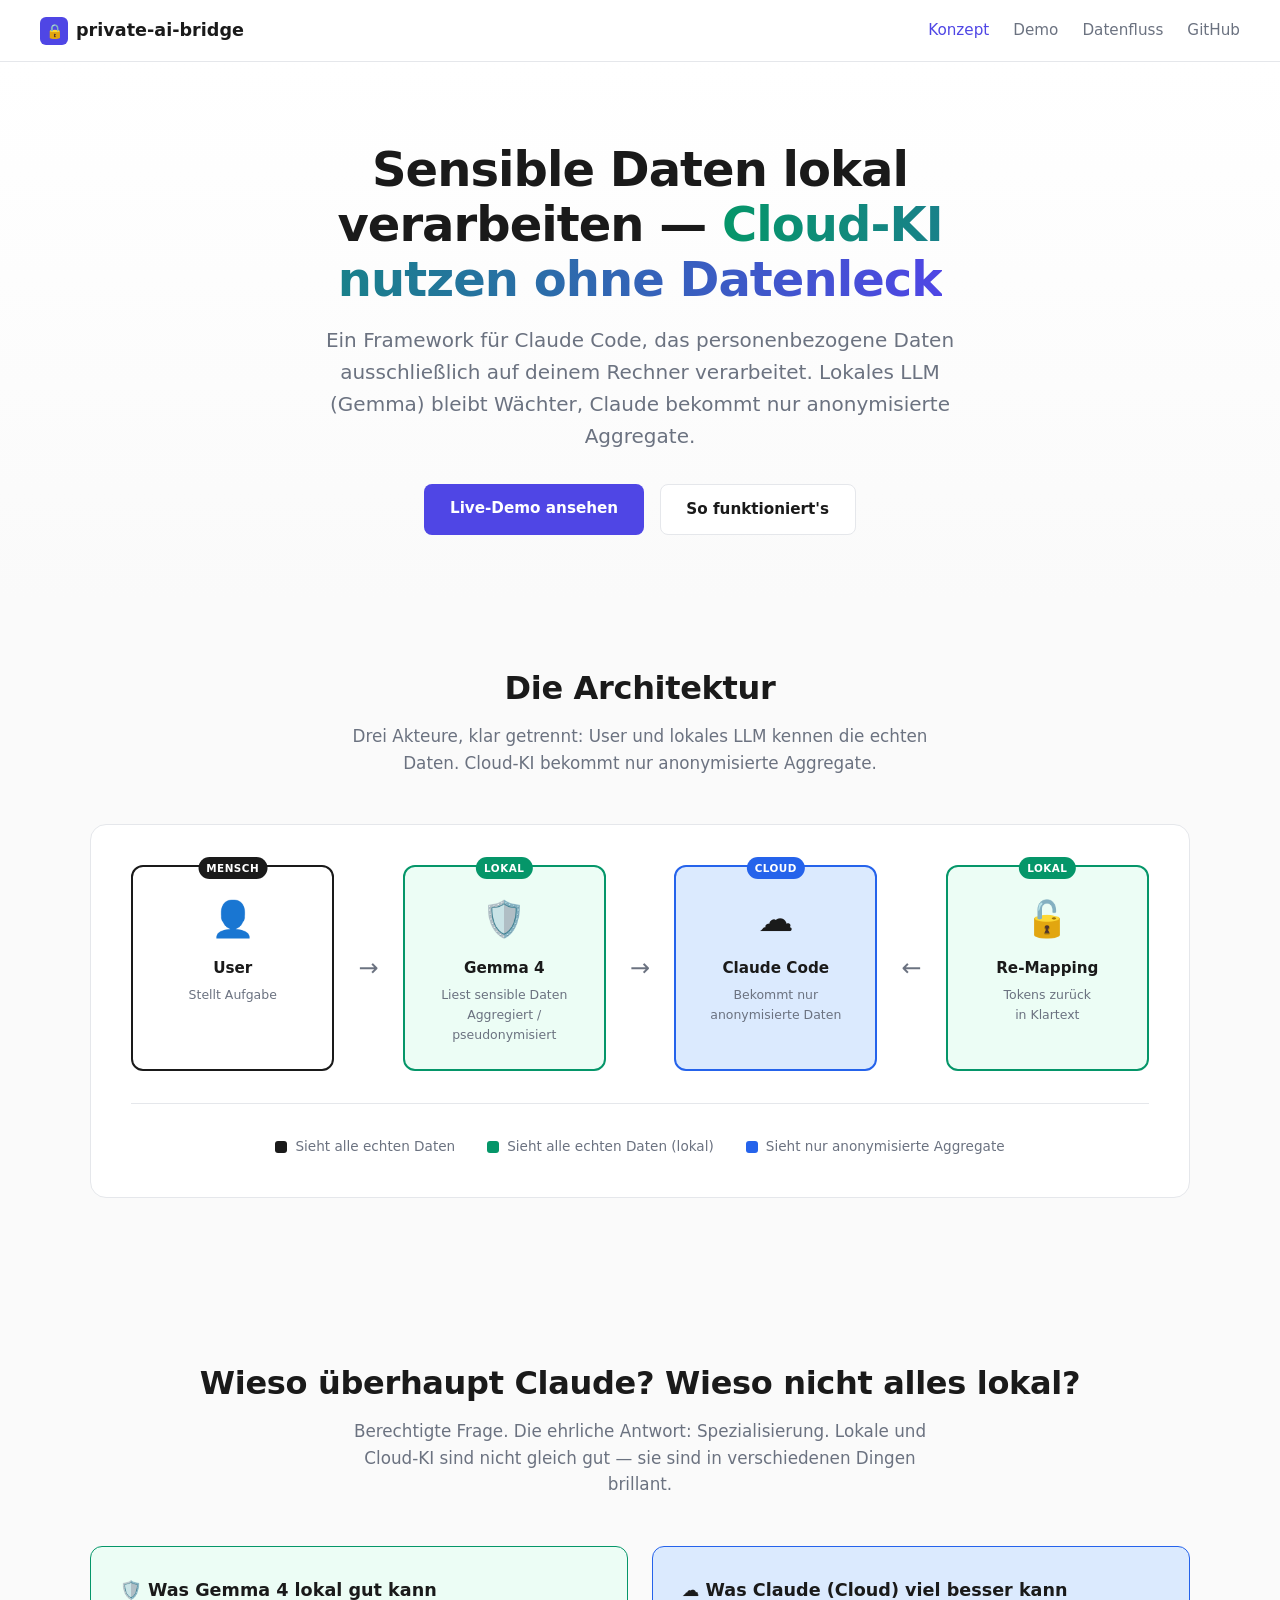
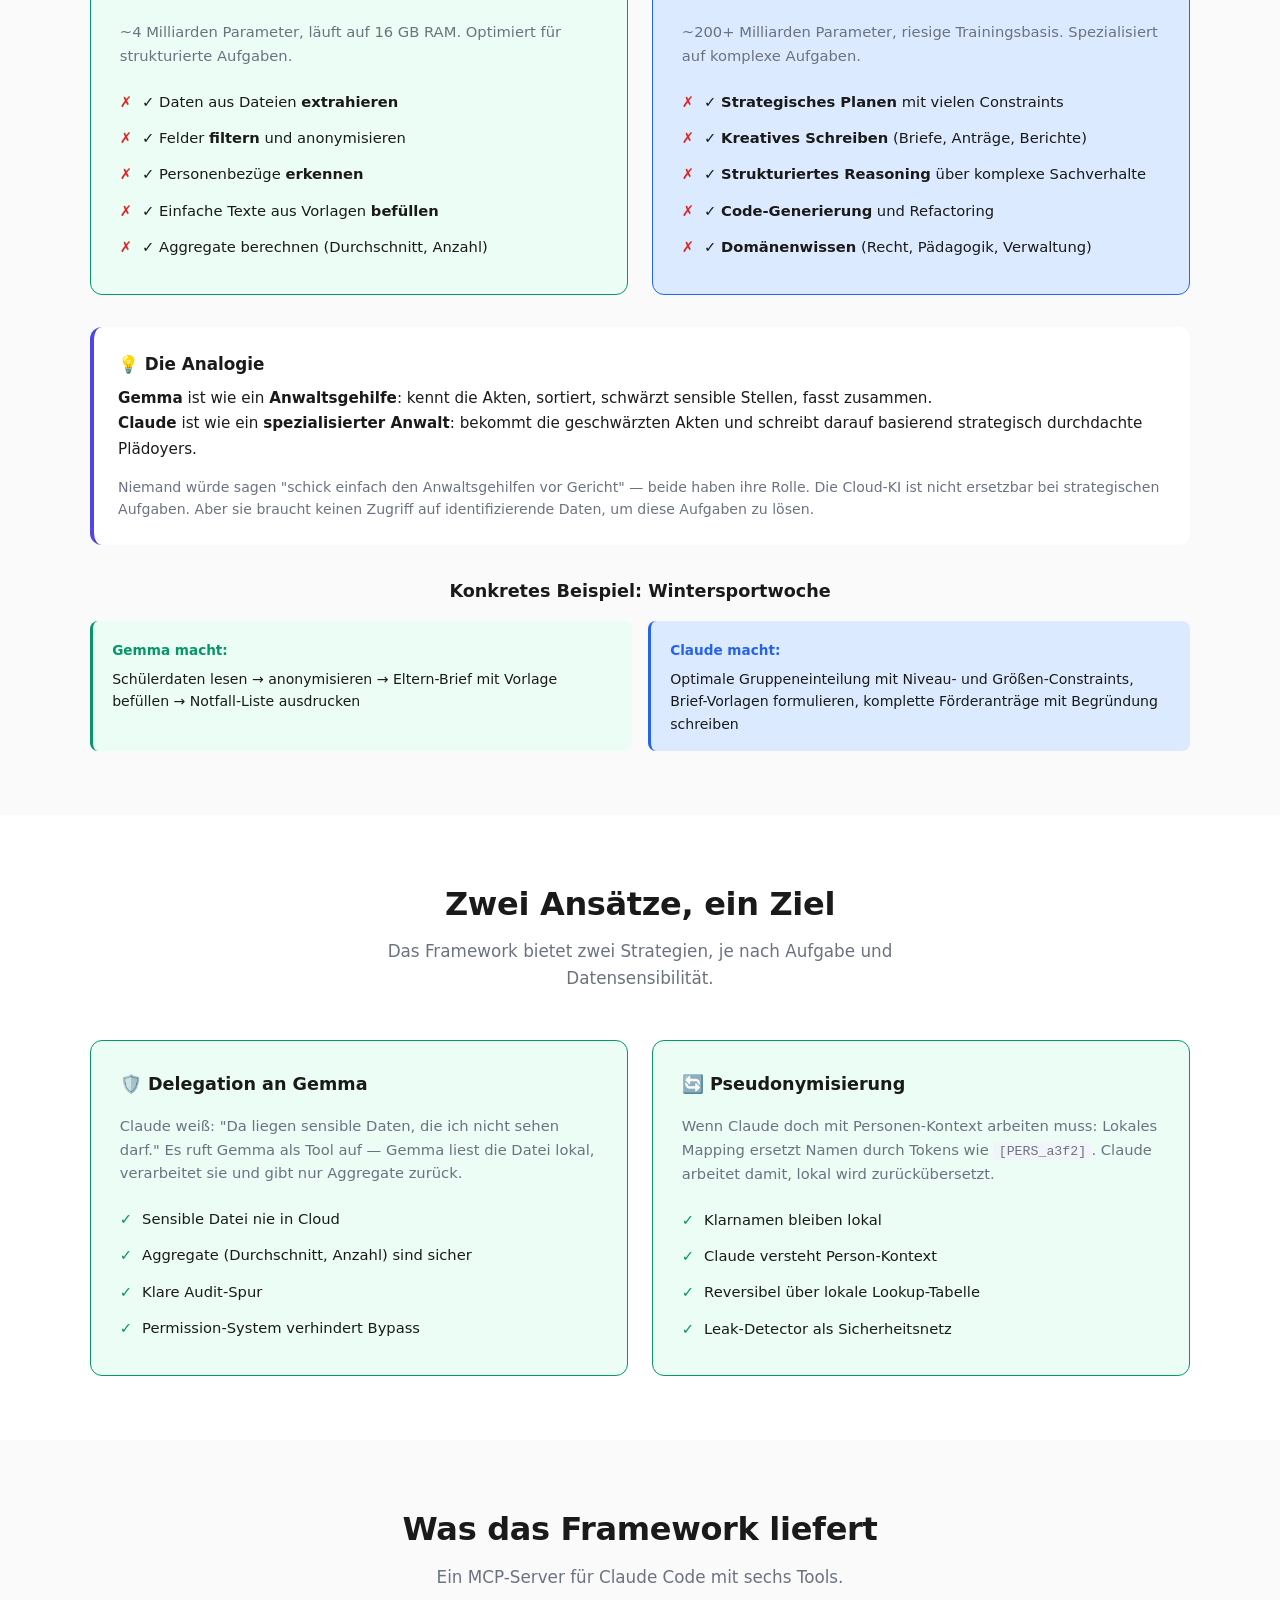
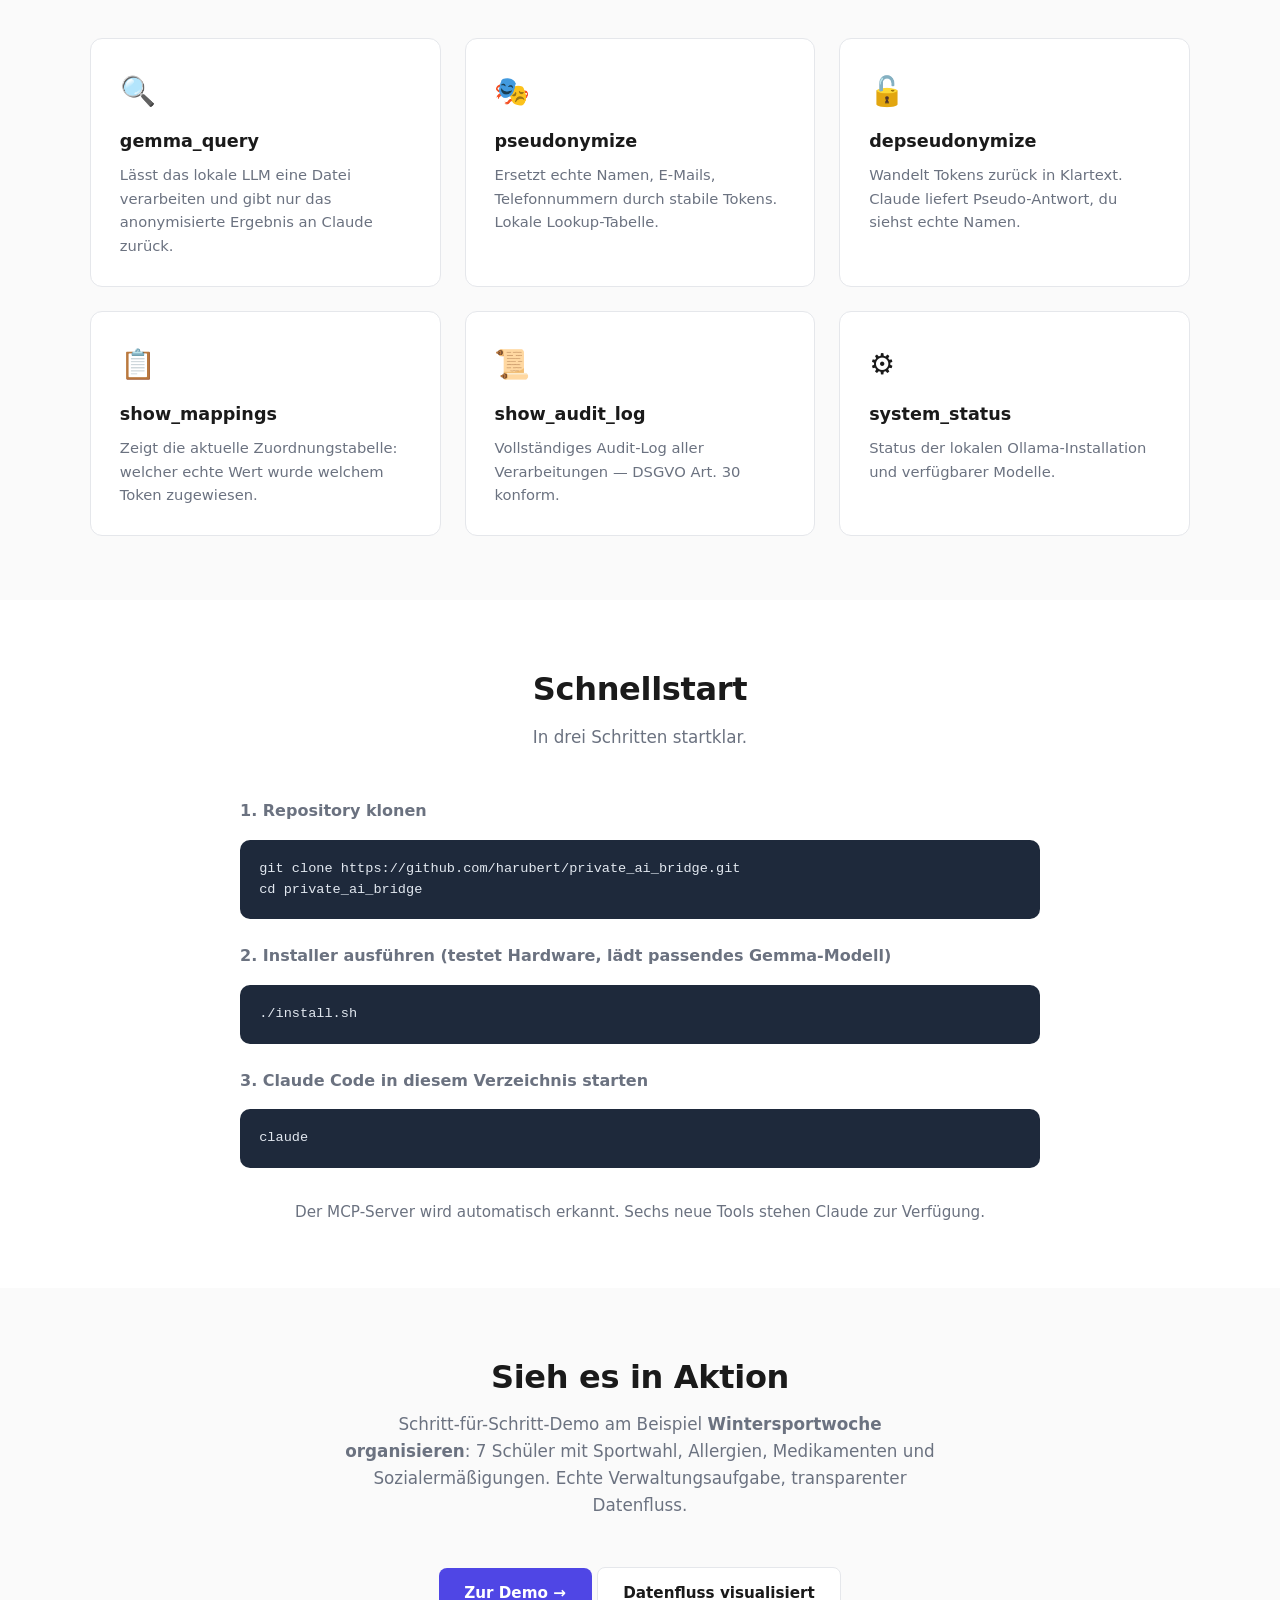
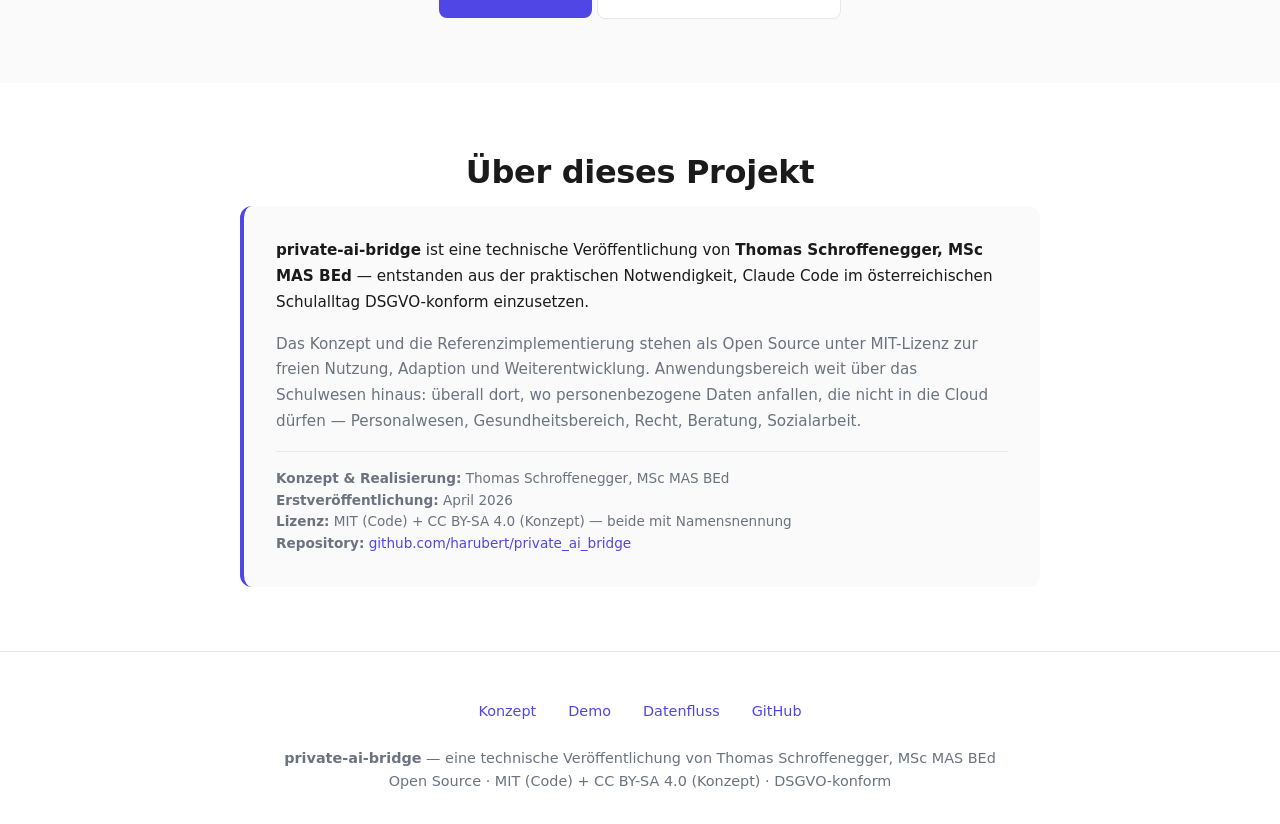
==== publish/index.html @ a7504d99 "Restructure: publish/ folder for landing page deployment - Renamed web/ → publish/ to clarify deploy" ====
<!DOCTYPE html>
<html lang="de">
<head>
    <meta charset="UTF-8">
    <meta name="viewport" content="width=device-width, initial-scale=1.0">
    <title>private-ai-bridge — DSGVO-konforme KI mit Claude Code &amp; Gemma</title>
    <link rel="stylesheet" href="css/style.css">
</head>
<body>

<nav class="topnav">
    <div class="container">
        <a href="index.html" class="brand"><span class="brand-mark"></span>private-ai-bridge</a>
        <div class="links">
            <a href="index.html" class="active">Konzept</a>
            <a href="demo.html">Demo</a>
            <a href="flow.html">Datenfluss</a>
            <a href="https://github.com/harubert/private_ai_bridge">GitHub</a>
        </div>
    </div>
</nav>

<header class="hero">
    <h1>Sensible Daten lokal verarbeiten — <span class="gradient">Cloud-KI nutzen ohne Datenleck</span></h1>
    <p class="tagline">
        Ein Framework für Claude Code, das personenbezogene Daten ausschließlich auf deinem Rechner verarbeitet.
        Lokales LLM (Gemma) bleibt Wächter, Claude bekommt nur anonymisierte Aggregate.
    </p>
    <div class="cta">
        <a href="demo.html" class="btn btn-primary">Live-Demo ansehen</a>
        <a href="#konzept" class="btn btn-secondary">So funktioniert's</a>
    </div>
</header>

<section id="konzept">
    <div class="container">
        <h2>Die Architektur</h2>
        <p class="subtitle">
            Drei Akteure, klar getrennt: User und lokales LLM kennen die echten Daten.
            Cloud-KI bekommt nur anonymisierte Aggregate.
        </p>

        <div class="arch-diagram">
            <div class="arch-flow">
                <div class="arch-node user">
                    <span class="badge">Mensch</span>
                    <div class="icon">👤</div>
                    <div class="label">User</div>
                    <div class="sublabel">Stellt Aufgabe</div>
                </div>

                <div class="arch-arrow">→</div>

                <div class="arch-node local">
                    <span class="badge">Lokal</span>
                    <div class="icon">🛡️</div>
                    <div class="label">Gemma 4</div>
                    <div class="sublabel">Liest sensible Daten<br>Aggregiert / pseudonymisiert</div>
                </div>

                <div class="arch-arrow">→</div>

                <div class="arch-node cloud">
                    <span class="badge">Cloud</span>
                    <div class="icon">☁️</div>
                    <div class="label">Claude Code</div>
                    <div class="sublabel">Bekommt nur<br>anonymisierte Daten</div>
                </div>

                <div class="arch-arrow">←</div>

                <div class="arch-node local">
                    <span class="badge">Lokal</span>
                    <div class="icon">🔓</div>
                    <div class="label">Re-Mapping</div>
                    <div class="sublabel">Tokens zurück<br>in Klartext</div>
                </div>
            </div>

            <div class="arch-legend">
                <div class="legend-item"><span class="legend-dot user"></span> Sieht alle echten Daten</div>
                <div class="legend-item"><span class="legend-dot local"></span> Sieht alle echten Daten (lokal)</div>
                <div class="legend-item"><span class="legend-dot cloud"></span> Sieht nur anonymisierte Aggregate</div>
            </div>
        </div>
    </div>
</section>

<section>
    <div class="container">
        <h2>Wieso überhaupt Claude? Wieso nicht alles lokal?</h2>
        <p class="subtitle">
            Berechtigte Frage. Die ehrliche Antwort: Spezialisierung. Lokale und Cloud-KI sind nicht gleich gut —
            sie sind in verschiedenen Dingen brillant.
        </p>

        <div class="comparison" style="margin-top: 2rem;">
            <div class="comparison-card" style="background: var(--local-light); border-color: var(--local);">
                <h3>🛡️ Was Gemma 4 lokal gut kann</h3>
                <p style="font-size: 0.92rem; color: var(--text-muted); margin-bottom: 1rem;">
                    ~4 Milliarden Parameter, läuft auf 16 GB RAM. Optimiert für strukturierte Aufgaben.
                </p>
                <ul style="list-style: none; font-size: 0.92rem;">
                    <li style="padding: 0.4rem 0;">✓ Daten aus Dateien <strong>extrahieren</strong></li>
                    <li style="padding: 0.4rem 0;">✓ Felder <strong>filtern</strong> und anonymisieren</li>
                    <li style="padding: 0.4rem 0;">✓ Personenbezüge <strong>erkennen</strong></li>
                    <li style="padding: 0.4rem 0;">✓ Einfache Texte aus Vorlagen <strong>befüllen</strong></li>
                    <li style="padding: 0.4rem 0;">✓ Aggregate berechnen (Durchschnitt, Anzahl)</li>
                </ul>
            </div>

            <div class="comparison-card" style="background: var(--cloud-light); border-color: var(--cloud);">
                <h3>☁️ Was Claude (Cloud) viel besser kann</h3>
                <p style="font-size: 0.92rem; color: var(--text-muted); margin-bottom: 1rem;">
                    ~200+ Milliarden Parameter, riesige Trainingsbasis. Spezialisiert auf komplexe Aufgaben.
                </p>
                <ul style="list-style: none; font-size: 0.92rem;">
                    <li style="padding: 0.4rem 0;">✓ <strong>Strategisches Planen</strong> mit vielen Constraints</li>
                    <li style="padding: 0.4rem 0;">✓ <strong>Kreatives Schreiben</strong> (Briefe, Anträge, Berichte)</li>
                    <li style="padding: 0.4rem 0;">✓ <strong>Strukturiertes Reasoning</strong> über komplexe Sachverhalte</li>
                    <li style="padding: 0.4rem 0;">✓ <strong>Code-Generierung</strong> und Refactoring</li>
                    <li style="padding: 0.4rem 0;">✓ <strong>Domänenwissen</strong> (Recht, Pädagogik, Verwaltung)</li>
                </ul>
            </div>
        </div>

        <div style="background: var(--bg-elevated); border-radius: 12px; padding: 1.5rem; margin-top: 2rem; border-left: 4px solid var(--primary);">
            <h3 style="font-size: 1.05rem; margin-bottom: 0.5rem;">💡 Die Analogie</h3>
            <p style="color: var(--text); font-size: 0.95rem; line-height: 1.7;">
                <strong>Gemma</strong> ist wie ein <strong>Anwaltsgehilfe</strong>: kennt die Akten, sortiert,
                schwärzt sensible Stellen, fasst zusammen.<br>
                <strong>Claude</strong> ist wie ein <strong>spezialisierter Anwalt</strong>: bekommt die geschwärzten
                Akten und schreibt darauf basierend strategisch durchdachte Plädoyers.
            </p>
            <p style="color: var(--text-muted); font-size: 0.88rem; margin-top: 0.8rem;">
                Niemand würde sagen "schick einfach den Anwaltsgehilfen vor Gericht" — beide haben ihre Rolle.
                Die Cloud-KI ist nicht ersetzbar bei strategischen Aufgaben. Aber sie braucht keinen Zugriff
                auf identifizierende Daten, um diese Aufgaben zu lösen.
            </p>
        </div>

        <div style="margin-top: 2rem; text-align: center;">
            <h3 style="font-size: 1.1rem; margin-bottom: 1rem;">Konkretes Beispiel: Wintersportwoche</h3>
            <div style="display: grid; grid-template-columns: repeat(auto-fit, minmax(280px, 1fr)); gap: 1rem; text-align: left;">
                <div style="background: var(--local-light); padding: 1rem 1.2rem; border-radius: 8px; border-left: 3px solid var(--local);">
                    <strong style="color: var(--local); font-size: 0.85rem;">Gemma macht:</strong>
                    <p style="font-size: 0.88rem; margin-top: 0.3rem;">
                        Schülerdaten lesen → anonymisieren → Eltern-Brief mit Vorlage befüllen → Notfall-Liste
                        ausdrucken
                    </p>
                </div>
                <div style="background: var(--cloud-light); padding: 1rem 1.2rem; border-radius: 8px; border-left: 3px solid var(--cloud);">
                    <strong style="color: var(--cloud); font-size: 0.85rem;">Claude macht:</strong>
                    <p style="font-size: 0.88rem; margin-top: 0.3rem;">
                        Optimale Gruppeneinteilung mit Niveau- und Größen-Constraints, Brief-Vorlagen formulieren,
                        komplette Förderanträge mit Begründung schreiben
                    </p>
                </div>
            </div>
        </div>
    </div>
</section>

<section style="background: var(--bg-elevated);">
    <div class="container">
        <h2>Zwei Ansätze, ein Ziel</h2>
        <p class="subtitle">
            Das Framework bietet zwei Strategien, je nach Aufgabe und Datensensibilität.
        </p>

        <div class="comparison">
            <div class="comparison-card good">
                <h3>🛡️ Delegation an Gemma</h3>
                <p style="margin-bottom: 1rem; color: var(--text-muted); font-size: 0.92rem;">
                    Claude weiß: "Da liegen sensible Daten, die ich nicht sehen darf." Es ruft Gemma als Tool auf — Gemma liest die Datei lokal, verarbeitet sie und gibt nur Aggregate zurück.
                </p>
                <ul>
                    <li>Sensible Datei nie in Cloud</li>
                    <li>Aggregate (Durchschnitt, Anzahl) sind sicher</li>
                    <li>Klare Audit-Spur</li>
                    <li>Permission-System verhindert Bypass</li>
                </ul>
            </div>

            <div class="comparison-card good">
                <h3>🔄 Pseudonymisierung</h3>
                <p style="margin-bottom: 1rem; color: var(--text-muted); font-size: 0.92rem;">
                    Wenn Claude doch mit Personen-Kontext arbeiten muss: Lokales Mapping ersetzt Namen durch Tokens wie <code>[PERS_a3f2]</code>. Claude arbeitet damit, lokal wird zurückübersetzt.
                </p>
                <ul>
                    <li>Klarnamen bleiben lokal</li>
                    <li>Claude versteht Person-Kontext</li>
                    <li>Reversibel über lokale Lookup-Tabelle</li>
                    <li>Leak-Detector als Sicherheitsnetz</li>
                </ul>
            </div>
        </div>
    </div>
</section>

<section>
    <div class="container">
        <h2>Was das Framework liefert</h2>
        <p class="subtitle">
            Ein MCP-Server für Claude Code mit sechs Tools.
        </p>

        <div class="features">
            <div class="feature">
                <div class="icon">🔍</div>
                <h3>gemma_query</h3>
                <p>Lässt das lokale LLM eine Datei verarbeiten und gibt nur das anonymisierte Ergebnis an Claude zurück.</p>
            </div>
            <div class="feature">
                <div class="icon">🎭</div>
                <h3>pseudonymize</h3>
                <p>Ersetzt echte Namen, E-Mails, Telefonnummern durch stabile Tokens. Lokale Lookup-Tabelle.</p>
            </div>
            <div class="feature">
                <div class="icon">🔓</div>
                <h3>depseudonymize</h3>
                <p>Wandelt Tokens zurück in Klartext. Claude liefert Pseudo-Antwort, du siehst echte Namen.</p>
            </div>
            <div class="feature">
                <div class="icon">📋</div>
                <h3>show_mappings</h3>
                <p>Zeigt die aktuelle Zuordnungstabelle: welcher echte Wert wurde welchem Token zugewiesen.</p>
            </div>
            <div class="feature">
                <div class="icon">📜</div>
                <h3>show_audit_log</h3>
                <p>Vollständiges Audit-Log aller Verarbeitungen — DSGVO Art. 30 konform.</p>
            </div>
            <div class="feature">
                <div class="icon">⚙️</div>
                <h3>system_status</h3>
                <p>Status der lokalen Ollama-Installation und verfügbarer Modelle.</p>
            </div>
        </div>
    </div>
</section>

<section style="background: var(--bg-elevated);">
    <div class="container">
        <h2>Schnellstart</h2>
        <p class="subtitle">In drei Schritten startklar.</p>

        <div style="max-width: 800px; margin: 0 auto;">
            <h3 style="font-size: 1rem; margin: 1.5rem 0 0.5rem; color: var(--text-muted);">1. Repository klonen</h3>
            <pre><code>git clone https://github.com/harubert/private_ai_bridge.git
cd private_ai_bridge</code></pre>

            <h3 style="font-size: 1rem; margin: 1.5rem 0 0.5rem; color: var(--text-muted);">2. Installer ausführen (testet Hardware, lädt passendes Gemma-Modell)</h3>
            <pre><code>./install.sh</code></pre>

            <h3 style="font-size: 1rem; margin: 1.5rem 0 0.5rem; color: var(--text-muted);">3. Claude Code in diesem Verzeichnis starten</h3>
            <pre><code>claude</code></pre>

            <p style="text-align: center; margin-top: 2rem; color: var(--text-muted); font-size: 0.95rem;">
                Der MCP-Server wird automatisch erkannt. Sechs neue Tools stehen Claude zur Verfügung.
            </p>
        </div>
    </div>
</section>

<section>
    <div class="container" style="text-align: center;">
        <h2>Sieh es in Aktion</h2>
        <p class="subtitle">
            Schritt-für-Schritt-Demo am Beispiel <strong>Wintersportwoche organisieren</strong>:
            7 Schüler mit Sportwahl, Allergien, Medikamenten und Sozialermäßigungen.
            Echte Verwaltungsaufgabe, transparenter Datenfluss.
        </p>
        <a href="demo.html" class="btn btn-primary">Zur Demo →</a>
        <a href="flow.html" class="btn btn-secondary">Datenfluss visualisiert</a>
    </div>
</section>

<section style="background: var(--bg-elevated);">
    <div class="container" style="max-width: 800px;">
        <h2>Über dieses Projekt</h2>
        <div style="background: var(--bg); border-radius: 12px; padding: 2rem; border-left: 4px solid var(--primary);">
            <p style="font-size: 0.95rem; line-height: 1.7;">
                <strong>private-ai-bridge</strong> ist eine technische Veröffentlichung von
                <strong>Thomas Schroffenegger, MSc MAS BEd</strong> — entstanden aus der praktischen Notwendigkeit,
                Claude Code im österreichischen Schulalltag DSGVO-konform einzusetzen.
            </p>
            <p style="font-size: 0.95rem; line-height: 1.7; margin-top: 1rem; color: var(--text-muted);">
                Das Konzept und die Referenzimplementierung stehen als Open Source unter MIT-Lizenz zur freien
                Nutzung, Adaption und Weiterentwicklung. Anwendungsbereich weit über das Schulwesen hinaus:
                überall dort, wo personenbezogene Daten anfallen, die nicht in die Cloud dürfen — Personalwesen,
                Gesundheitsbereich, Recht, Beratung, Sozialarbeit.
            </p>
            <p style="font-size: 0.85rem; color: var(--text-muted); margin-top: 1rem; padding-top: 1rem; border-top: 1px solid var(--border);">
                <strong>Konzept &amp; Realisierung:</strong> Thomas Schroffenegger, MSc MAS BEd<br>
                <strong>Erstveröffentlichung:</strong> April 2026<br>
                <strong>Lizenz:</strong> MIT (Code) + CC BY-SA 4.0 (Konzept) — beide mit Namensnennung<br>
                <strong>Repository:</strong> <a href="https://github.com/harubert/private_ai_bridge">github.com/harubert/private_ai_bridge</a>
            </p>
        </div>
    </div>
</section>

<footer>
    <div class="container">
        <div class="links">
            <a href="index.html">Konzept</a>
            <a href="demo.html">Demo</a>
            <a href="flow.html">Datenfluss</a>
            <a href="https://github.com/harubert/private_ai_bridge">GitHub</a>
        </div>
        <p>
            <strong>private-ai-bridge</strong> — eine technische Veröffentlichung von Thomas Schroffenegger, MSc MAS BEd<br>
            Open Source · MIT (Code) + CC BY-SA 4.0 (Konzept) · DSGVO-konform
        </p>
    </div>
</footer>

</body>
</html>
---- publish/css/style.css ----
:root {
    --bg: #fafafa;
    --bg-elevated: #ffffff;
    --text: #1a1a1a;
    --text-muted: #6b7280;
    --border: #e5e7eb;
    --primary: #4f46e5;
    --primary-light: #eef2ff;
    --local: #059669;
    --local-light: #ecfdf5;
    --cloud: #2563eb;
    --cloud-light: #dbeafe;
    --warning: #d97706;
    --warning-light: #fef3c7;
    --danger: #dc2626;
    --danger-light: #fee2e2;
    --code-bg: #1e293b;
    --code-text: #e2e8f0;
}

* { margin: 0; padding: 0; box-sizing: border-box; }

body {
    font-family: -apple-system, BlinkMacSystemFont, "Segoe UI", system-ui, sans-serif;
    background: var(--bg);
    color: var(--text);
    line-height: 1.6;
    -webkit-font-smoothing: antialiased;
}

a { color: var(--primary); text-decoration: none; }
a:hover { text-decoration: underline; }

code {
    font-family: "SF Mono", Monaco, "Cascadia Code", monospace;
    background: #f1f5f9;
    padding: 0.15em 0.4em;
    border-radius: 4px;
    font-size: 0.9em;
}

pre {
    background: var(--code-bg);
    color: var(--code-text);
    padding: 1.2rem;
    border-radius: 10px;
    overflow-x: auto;
    margin: 1rem 0;
    font-size: 0.85rem;
    line-height: 1.5;
}

pre code {
    background: none;
    padding: 0;
    color: inherit;
    font-size: inherit;
}

/* Navigation */
nav.topnav {
    background: var(--bg-elevated);
    border-bottom: 1px solid var(--border);
    padding: 1rem 2rem;
    position: sticky;
    top: 0;
    z-index: 100;
    backdrop-filter: blur(10px);
}

nav.topnav .container {
    max-width: 1200px;
    margin: 0 auto;
    display: flex;
    justify-content: space-between;
    align-items: center;
}

nav.topnav .brand {
    font-weight: 700;
    font-size: 1.1rem;
    color: var(--text);
}

nav.topnav .brand-mark {
    display: inline-block;
    width: 28px;
    height: 28px;
    background: var(--primary);
    border-radius: 6px;
    margin-right: 0.5rem;
    vertical-align: middle;
    position: relative;
}

nav.topnav .brand-mark::before {
    content: "🔒";
    font-size: 14px;
    position: absolute;
    top: 50%;
    left: 50%;
    transform: translate(-50%, -50%);
}

nav.topnav .links {
    display: flex;
    gap: 1.5rem;
    font-size: 0.95rem;
}

nav.topnav .links a {
    color: var(--text-muted);
    font-weight: 500;
}

nav.topnav .links a:hover { color: var(--primary); text-decoration: none; }
nav.topnav .links a.active { color: var(--primary); }

/* Hero */
.hero {
    padding: 5rem 2rem 4rem;
    text-align: center;
    background: linear-gradient(180deg, var(--bg-elevated) 0%, var(--bg) 100%);
}

.hero h1 {
    font-size: 3rem;
    font-weight: 800;
    letter-spacing: -0.02em;
    margin-bottom: 1rem;
    max-width: 800px;
    margin-left: auto;
    margin-right: auto;
    line-height: 1.15;
}

.hero h1 .gradient {
    background: linear-gradient(90deg, var(--local), var(--primary));
    -webkit-background-clip: text;
    background-clip: text;
    -webkit-text-fill-color: transparent;
}

.hero .tagline {
    font-size: 1.25rem;
    color: var(--text-muted);
    max-width: 700px;
    margin: 0 auto 2rem;
}

.hero .cta {
    display: flex;
    gap: 1rem;
    justify-content: center;
    flex-wrap: wrap;
}

.btn {
    display: inline-block;
    padding: 0.8rem 1.6rem;
    border-radius: 8px;
    font-weight: 600;
    transition: all 0.15s;
    text-decoration: none !important;
    font-size: 0.95rem;
}

.btn-primary {
    background: var(--primary);
    color: white;
}

.btn-primary:hover {
    background: #4338ca;
    transform: translateY(-1px);
    box-shadow: 0 4px 12px rgba(79, 70, 229, 0.3);
}

.btn-secondary {
    background: var(--bg-elevated);
    color: var(--text);
    border: 1px solid var(--border);
}

.btn-secondary:hover {
    border-color: var(--primary);
    color: var(--primary);
}

/* Sections */
section {
    padding: 4rem 2rem;
}

section .container {
    max-width: 1100px;
    margin: 0 auto;
}

section h2 {
    font-size: 2rem;
    font-weight: 700;
    letter-spacing: -0.01em;
    margin-bottom: 0.5rem;
    text-align: center;
}

section .subtitle {
    text-align: center;
    color: var(--text-muted);
    font-size: 1.05rem;
    margin-bottom: 3rem;
    max-width: 600px;
    margin-left: auto;
    margin-right: auto;
}

/* Architecture diagram */
.arch-diagram {
    background: var(--bg-elevated);
    border: 1px solid var(--border);
    border-radius: 16px;
    padding: 2.5rem;
    margin: 2rem 0;
    overflow-x: auto;
}

.arch-flow {
    display: flex;
    align-items: stretch;
    justify-content: center;
    gap: 1rem;
    min-width: 800px;
}

.arch-node {
    flex: 1;
    min-width: 180px;
    background: white;
    border: 2px solid var(--border);
    border-radius: 12px;
    padding: 1.5rem 1rem;
    text-align: center;
    position: relative;
    transition: all 0.2s;
}

.arch-node.local {
    border-color: var(--local);
    background: var(--local-light);
}

.arch-node.cloud {
    border-color: var(--cloud);
    background: var(--cloud-light);
}

.arch-node.user {
    border-color: var(--text);
    background: var(--bg-elevated);
}

.arch-node .icon {
    font-size: 2.2rem;
    margin-bottom: 0.5rem;
}

.arch-node .label {
    font-weight: 700;
    font-size: 0.95rem;
    margin-bottom: 0.3rem;
}

.arch-node .sublabel {
    font-size: 0.78rem;
    color: var(--text-muted);
}

.arch-node .badge {
    position: absolute;
    top: -10px;
    left: 50%;
    transform: translateX(-50%);
    background: var(--text);
    color: white;
    font-size: 0.65rem;
    padding: 0.15rem 0.5rem;
    border-radius: 20px;
    text-transform: uppercase;
    letter-spacing: 0.5px;
    font-weight: 600;
}

.arch-node.local .badge { background: var(--local); }
.arch-node.cloud .badge { background: var(--cloud); }

.arch-arrow {
    display: flex;
    align-items: center;
    color: var(--text-muted);
    font-size: 1.5rem;
    padding: 0 0.5rem;
}

.arch-legend {
    display: flex;
    gap: 2rem;
    justify-content: center;
    margin-top: 2rem;
    padding-top: 2rem;
    border-top: 1px solid var(--border);
    flex-wrap: wrap;
    font-size: 0.85rem;
}

.legend-item {
    display: flex;
    align-items: center;
    gap: 0.5rem;
    color: var(--text-muted);
}

.legend-dot {
    width: 12px;
    height: 12px;
    border-radius: 3px;
}

.legend-dot.local { background: var(--local); }
.legend-dot.cloud { background: var(--cloud); }
.legend-dot.user { background: var(--text); }

/* Feature grid */
.features {
    display: grid;
    grid-template-columns: repeat(auto-fit, minmax(280px, 1fr));
    gap: 1.5rem;
    margin-top: 2rem;
}

.feature {
    background: var(--bg-elevated);
    border: 1px solid var(--border);
    border-radius: 12px;
    padding: 1.8rem;
    transition: all 0.2s;
}

.feature:hover {
    border-color: var(--primary);
    transform: translateY(-2px);
    box-shadow: 0 8px 24px rgba(0, 0, 0, 0.05);
}

.feature .icon {
    font-size: 1.8rem;
    margin-bottom: 0.8rem;
}

.feature h3 {
    font-size: 1.1rem;
    font-weight: 700;
    margin-bottom: 0.5rem;
}

.feature p {
    font-size: 0.92rem;
    color: var(--text-muted);
    line-height: 1.6;
}

/* Comparison */
.comparison {
    display: grid;
    grid-template-columns: 1fr 1fr;
    gap: 1.5rem;
    margin-top: 2rem;
}

.comparison-card {
    background: var(--bg-elevated);
    border: 1px solid var(--border);
    border-radius: 12px;
    padding: 1.8rem;
}

.comparison-card.bad {
    border-color: var(--danger);
    background: var(--danger-light);
}

.comparison-card.good {
    border-color: var(--local);
    background: var(--local-light);
}

.comparison-card h3 {
    font-size: 1.1rem;
    margin-bottom: 1rem;
    display: flex;
    align-items: center;
    gap: 0.5rem;
}

.comparison-card ul {
    list-style: none;
    font-size: 0.92rem;
}

.comparison-card li {
    padding: 0.4rem 0;
    color: var(--text);
}

.comparison-card li::before {
    content: "✗ ";
    color: var(--danger);
    font-weight: 700;
    margin-right: 0.3rem;
}

.comparison-card.good li::before {
    content: "✓ ";
    color: var(--local);
}

/* Footer */
footer {
    background: var(--bg-elevated);
    border-top: 1px solid var(--border);
    padding: 3rem 2rem 2rem;
    text-align: center;
    color: var(--text-muted);
    font-size: 0.9rem;
}

footer .container {
    max-width: 1100px;
    margin: 0 auto;
}

footer .links {
    display: flex;
    gap: 2rem;
    justify-content: center;
    margin-bottom: 1.5rem;
    flex-wrap: wrap;
}

/* Responsive */
@media (max-width: 768px) {
    .hero h1 { font-size: 2rem; }
    .hero .tagline { font-size: 1rem; }
    section { padding: 3rem 1rem; }
    section h2 { font-size: 1.5rem; }
    .arch-flow { flex-direction: column; }
    .arch-arrow { transform: rotate(90deg); padding: 0.5rem 0; }
    .comparison { grid-template-columns: 1fr; }
}
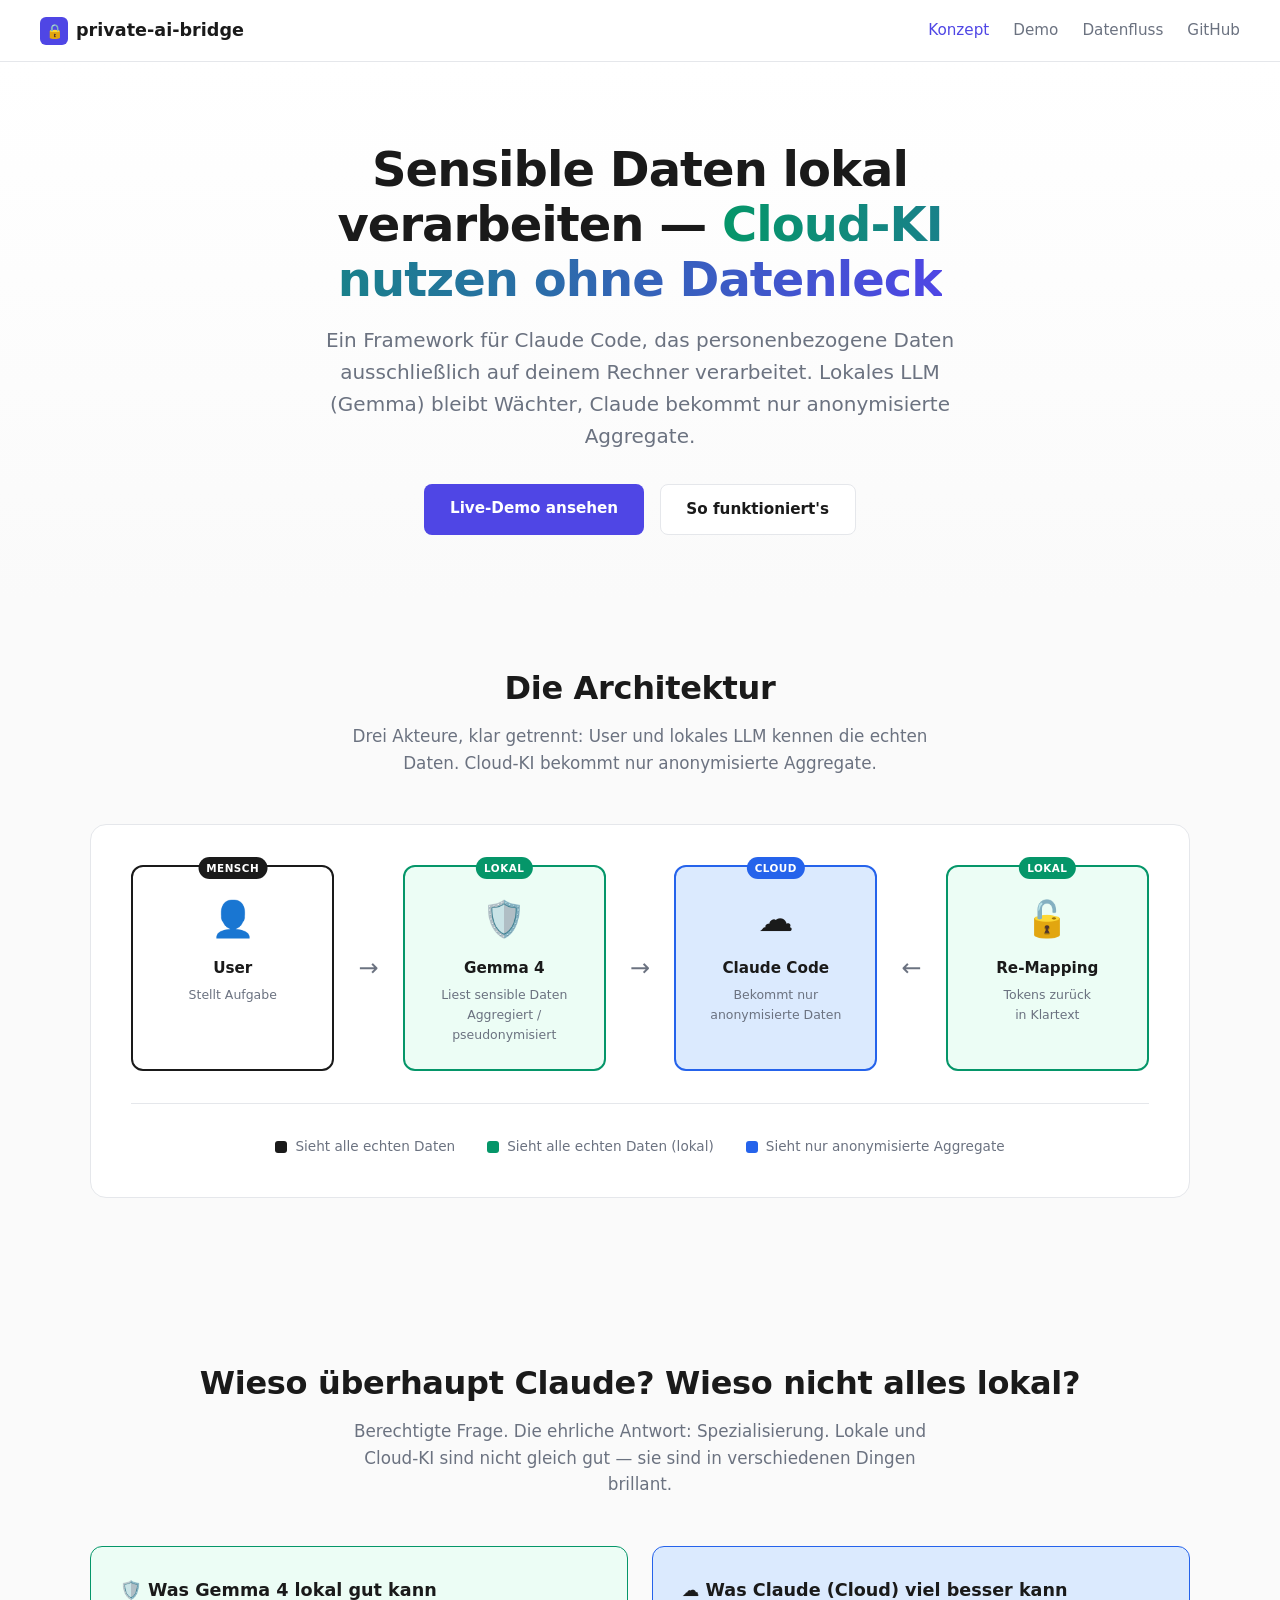
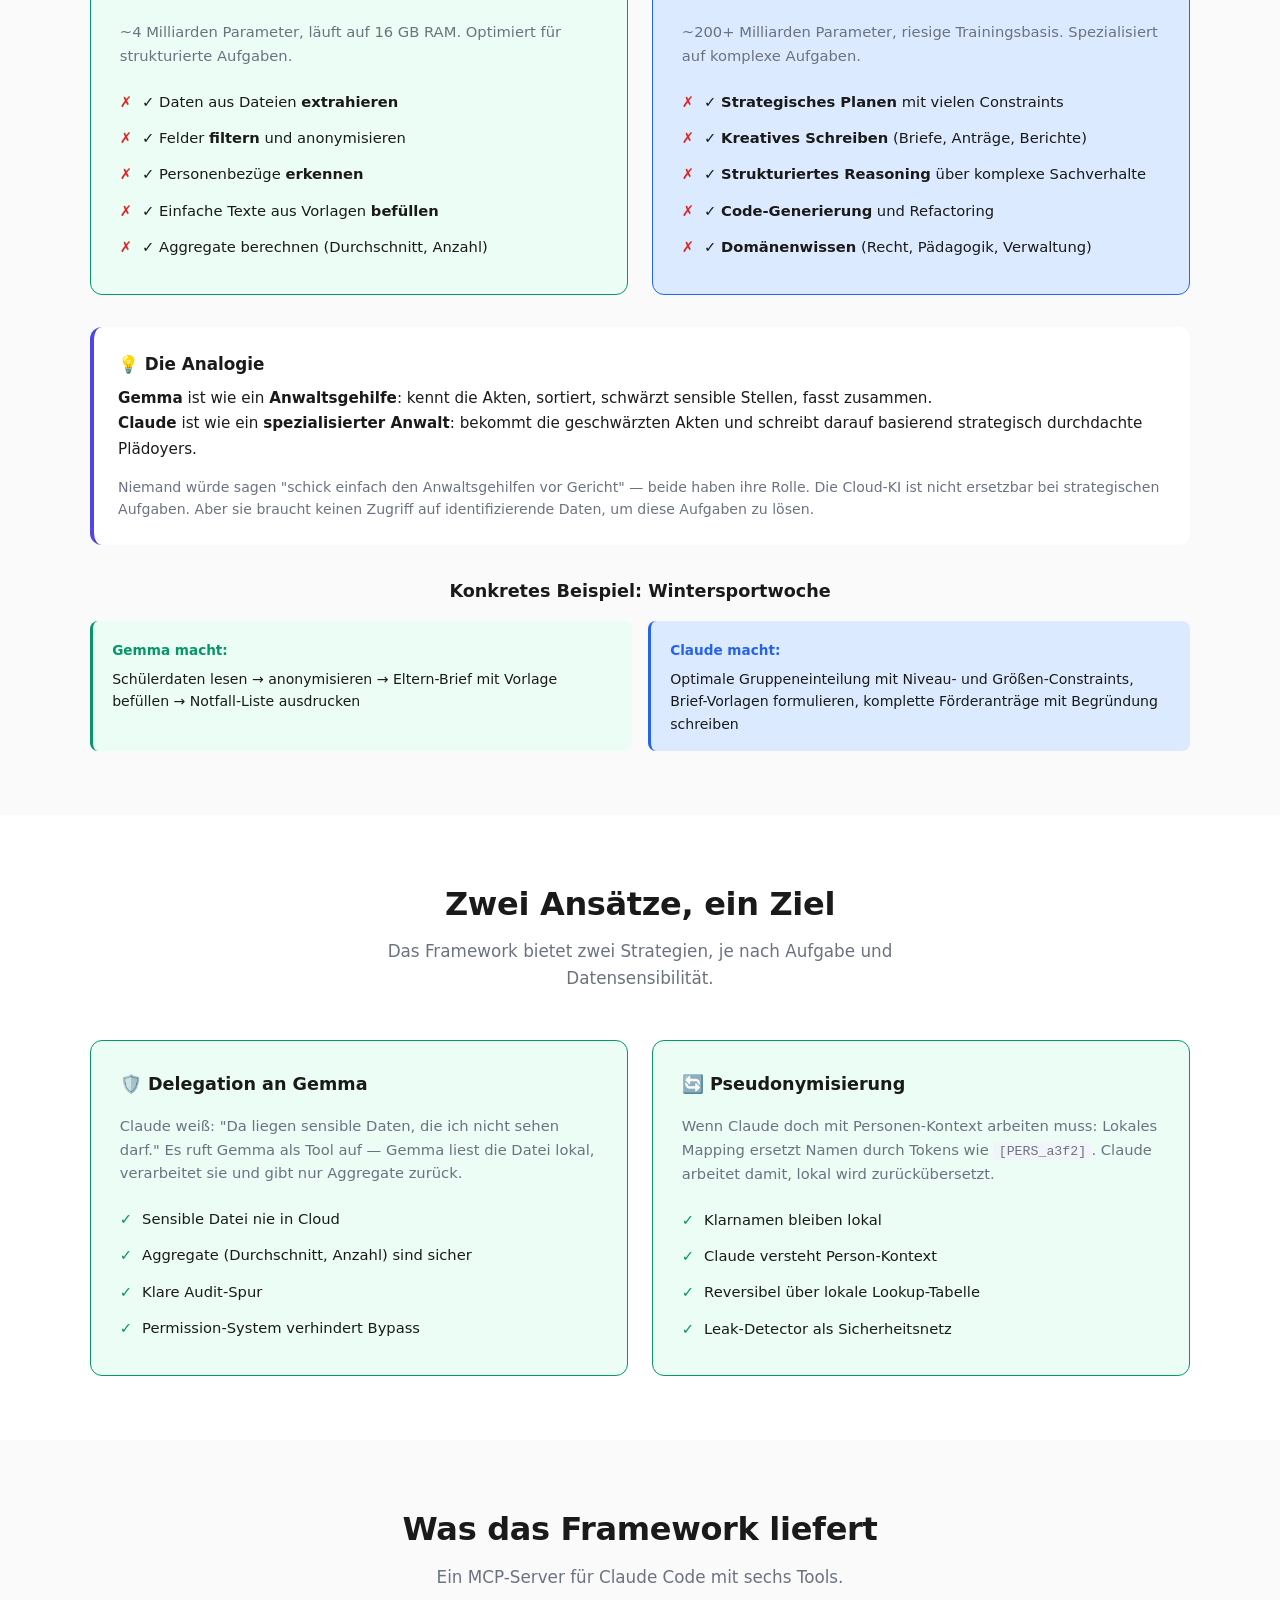
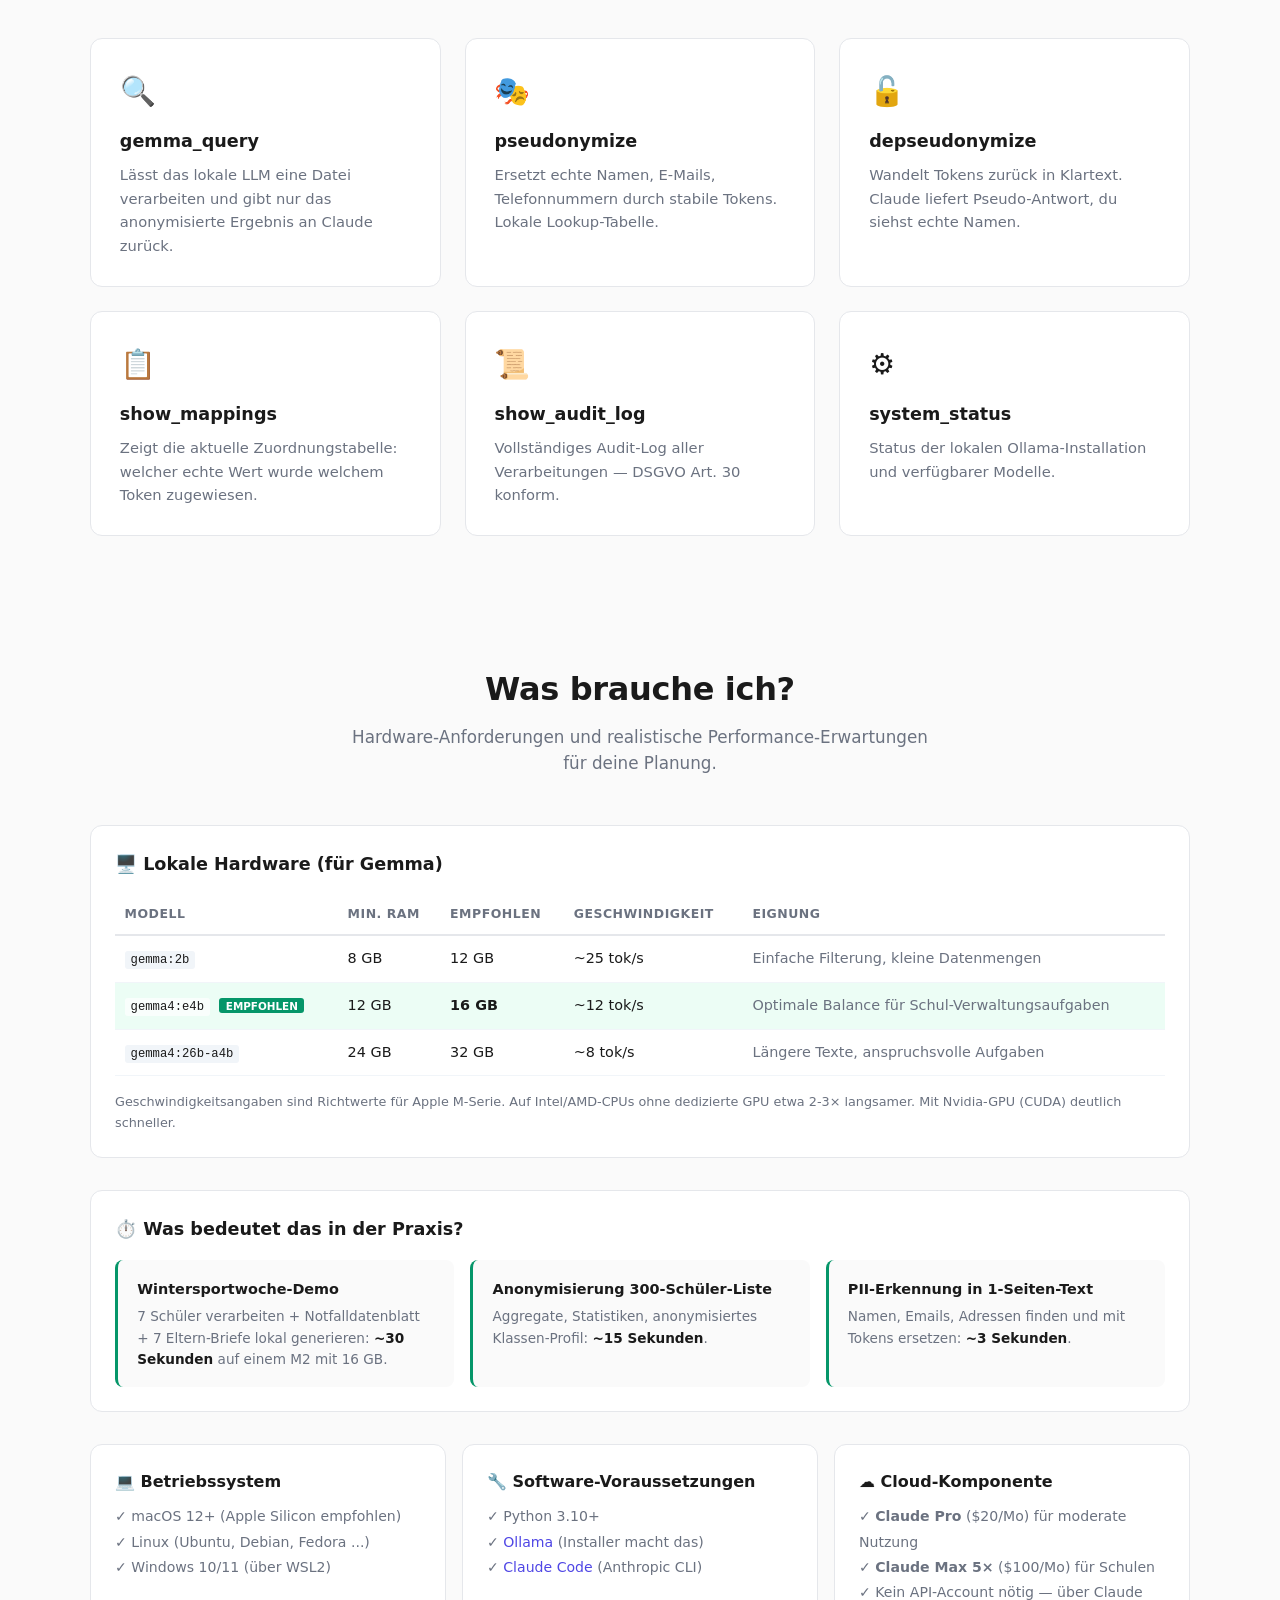
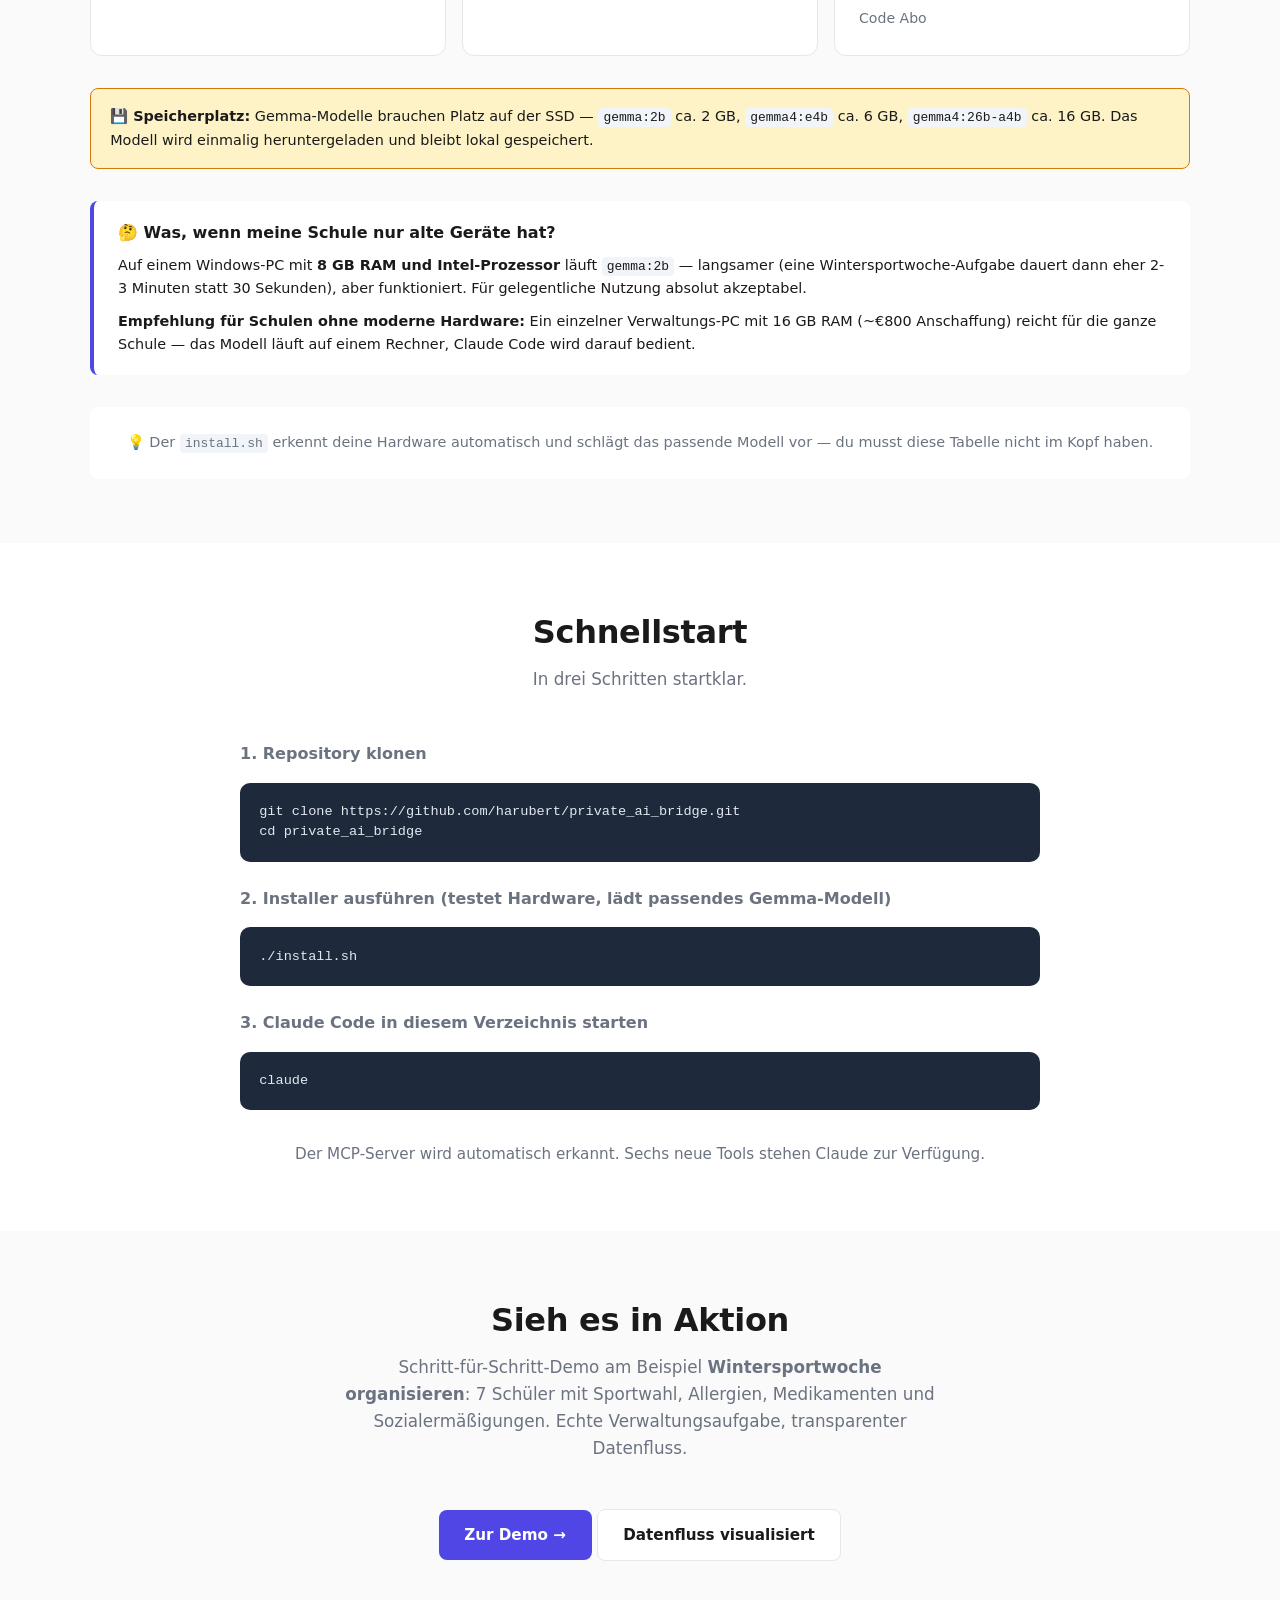
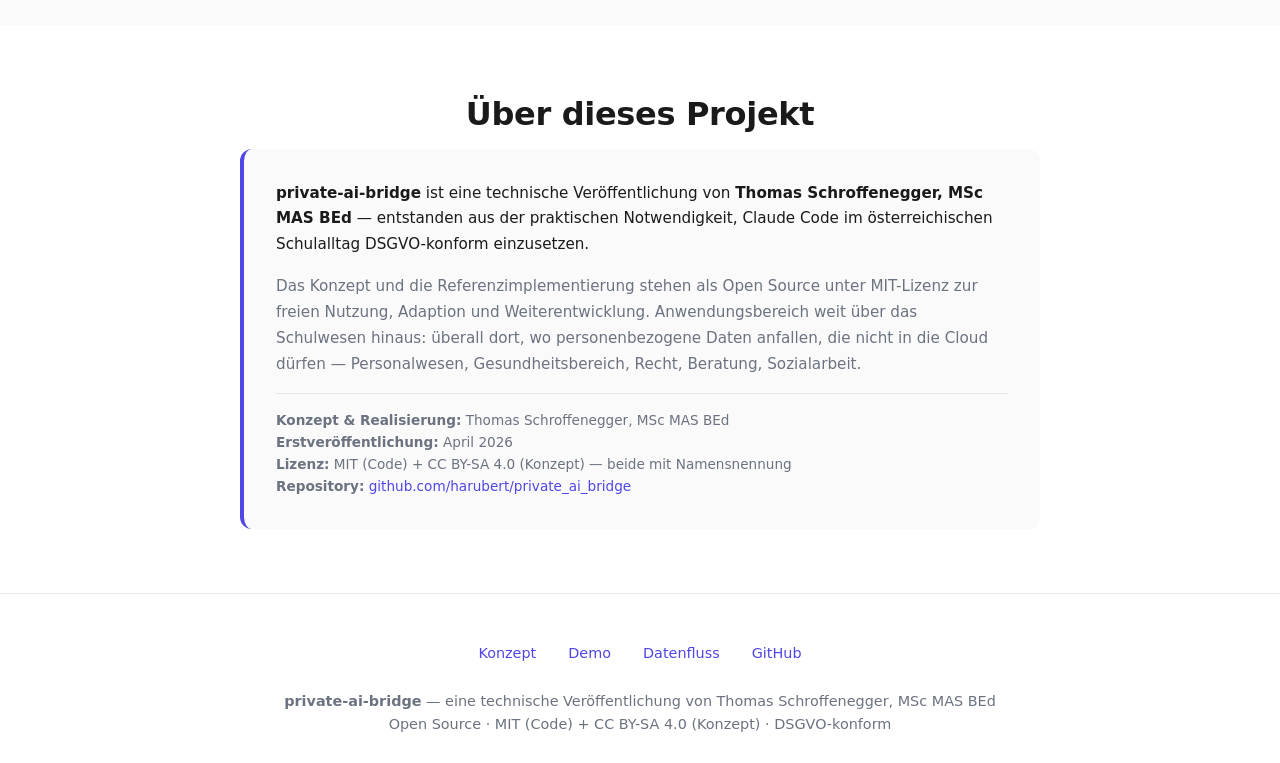
==== commit e47b4992: "Add hardware requirements section to landing page New section "Was brauche ich?" between architectur" ====
--- a/publish/index.html
+++ b/publish/index.html
@@ -240,6 +240,143 @@
     </div>
 </section>
 
+<section id="hardware">
+    <div class="container">
+        <h2>Was brauche ich?</h2>
+        <p class="subtitle">
+            Hardware-Anforderungen und realistische Performance-Erwartungen für deine Planung.
+        </p>
+
+        <!-- Hardware-Tabelle -->
+        <div style="background: var(--bg-elevated); border: 1px solid var(--border); border-radius: 12px; padding: 1.5rem; margin: 2rem 0; overflow-x: auto;">
+            <h3 style="font-size: 1.1rem; margin-bottom: 1rem;">🖥️ Lokale Hardware (für Gemma)</h3>
+            <table style="width: 100%; border-collapse: collapse; font-size: 0.9rem;">
+                <thead>
+                    <tr style="border-bottom: 2px solid var(--border);">
+                        <th style="text-align: left; padding: 0.6rem; color: var(--text-muted); font-size: 0.78rem; text-transform: uppercase; letter-spacing: 0.5px;">Modell</th>
+                        <th style="text-align: left; padding: 0.6rem; color: var(--text-muted); font-size: 0.78rem; text-transform: uppercase; letter-spacing: 0.5px;">Min. RAM</th>
+                        <th style="text-align: left; padding: 0.6rem; color: var(--text-muted); font-size: 0.78rem; text-transform: uppercase; letter-spacing: 0.5px;">Empfohlen</th>
+                        <th style="text-align: left; padding: 0.6rem; color: var(--text-muted); font-size: 0.78rem; text-transform: uppercase; letter-spacing: 0.5px;">Geschwindigkeit</th>
+                        <th style="text-align: left; padding: 0.6rem; color: var(--text-muted); font-size: 0.78rem; text-transform: uppercase; letter-spacing: 0.5px;">Eignung</th>
+                    </tr>
+                </thead>
+                <tbody>
+                    <tr style="border-bottom: 1px solid #f1f5f9;">
+                        <td style="padding: 0.7rem 0.6rem;"><code style="background: #f1f5f9; padding: 2px 6px; border-radius: 3px; font-size: 0.85em;">gemma:2b</code></td>
+                        <td style="padding: 0.7rem 0.6rem;">8 GB</td>
+                        <td style="padding: 0.7rem 0.6rem;">12 GB</td>
+                        <td style="padding: 0.7rem 0.6rem;">~25 tok/s</td>
+                        <td style="padding: 0.7rem 0.6rem; color: var(--text-muted);">Einfache Filterung, kleine Datenmengen</td>
+                    </tr>
+                    <tr style="border-bottom: 1px solid #f1f5f9; background: var(--local-light);">
+                        <td style="padding: 0.7rem 0.6rem;"><code style="background: rgba(255,255,255,0.7); padding: 2px 6px; border-radius: 3px; font-size: 0.85em;">gemma4:e4b</code> <span style="background: var(--local); color: white; font-size: 0.65rem; padding: 0.1rem 0.4rem; border-radius: 3px; margin-left: 0.3rem; font-weight: 700;">EMPFOHLEN</span></td>
+                        <td style="padding: 0.7rem 0.6rem;">12 GB</td>
+                        <td style="padding: 0.7rem 0.6rem;"><strong>16 GB</strong></td>
+                        <td style="padding: 0.7rem 0.6rem;">~12 tok/s</td>
+                        <td style="padding: 0.7rem 0.6rem; color: var(--text-muted);">Optimale Balance für Schul-Verwaltungsaufgaben</td>
+                    </tr>
+                    <tr style="border-bottom: 1px solid #f1f5f9;">
+                        <td style="padding: 0.7rem 0.6rem;"><code style="background: #f1f5f9; padding: 2px 6px; border-radius: 3px; font-size: 0.85em;">gemma4:26b-a4b</code></td>
+                        <td style="padding: 0.7rem 0.6rem;">24 GB</td>
+                        <td style="padding: 0.7rem 0.6rem;">32 GB</td>
+                        <td style="padding: 0.7rem 0.6rem;">~8 tok/s</td>
+                        <td style="padding: 0.7rem 0.6rem; color: var(--text-muted);">Längere Texte, anspruchsvolle Aufgaben</td>
+                    </tr>
+                </tbody>
+            </table>
+            <p style="font-size: 0.8rem; color: var(--text-muted); margin-top: 1rem;">
+                Geschwindigkeitsangaben sind Richtwerte für Apple M-Serie. Auf Intel/AMD-CPUs ohne dedizierte GPU
+                etwa 2-3× langsamer. Mit Nvidia-GPU (CUDA) deutlich schneller.
+            </p>
+        </div>
+
+        <!-- Praxis-Beispiele -->
+        <div style="background: var(--bg-elevated); border: 1px solid var(--border); border-radius: 12px; padding: 1.5rem; margin: 2rem 0;">
+            <h3 style="font-size: 1.1rem; margin-bottom: 1rem;">⏱️ Was bedeutet das in der Praxis?</h3>
+            <div style="display: grid; grid-template-columns: repeat(auto-fit, minmax(260px, 1fr)); gap: 1rem;">
+                <div style="background: var(--bg); padding: 1rem 1.2rem; border-radius: 8px; border-left: 3px solid var(--local);">
+                    <strong style="font-size: 0.9rem;">Wintersportwoche-Demo</strong>
+                    <p style="font-size: 0.85rem; color: var(--text-muted); margin-top: 0.3rem;">
+                        7 Schüler verarbeiten + Notfalldatenblatt + 7 Eltern-Briefe lokal generieren:
+                        <strong style="color: var(--text);">~30 Sekunden</strong> auf einem M2 mit 16 GB.
+                    </p>
+                </div>
+                <div style="background: var(--bg); padding: 1rem 1.2rem; border-radius: 8px; border-left: 3px solid var(--local);">
+                    <strong style="font-size: 0.9rem;">Anonymisierung 300-Schüler-Liste</strong>
+                    <p style="font-size: 0.85rem; color: var(--text-muted); margin-top: 0.3rem;">
+                        Aggregate, Statistiken, anonymisiertes Klassen-Profil:
+                        <strong style="color: var(--text);">~15 Sekunden</strong>.
+                    </p>
+                </div>
+                <div style="background: var(--bg); padding: 1rem 1.2rem; border-radius: 8px; border-left: 3px solid var(--local);">
+                    <strong style="font-size: 0.9rem;">PII-Erkennung in 1-Seiten-Text</strong>
+                    <p style="font-size: 0.85rem; color: var(--text-muted); margin-top: 0.3rem;">
+                        Namen, Emails, Adressen finden und mit Tokens ersetzen:
+                        <strong style="color: var(--text);">~3 Sekunden</strong>.
+                    </p>
+                </div>
+            </div>
+        </div>
+
+        <!-- Was ist sonst noch nötig -->
+        <div style="display: grid; grid-template-columns: repeat(auto-fit, minmax(280px, 1fr)); gap: 1rem; margin: 2rem 0;">
+            <div style="background: var(--bg-elevated); border: 1px solid var(--border); border-radius: 12px; padding: 1.5rem;">
+                <h3 style="font-size: 1rem; margin-bottom: 0.6rem;">💻 Betriebssystem</h3>
+                <ul style="list-style: none; font-size: 0.88rem; color: var(--text-muted); line-height: 1.8;">
+                    <li>✓ macOS 12+ (Apple Silicon empfohlen)</li>
+                    <li>✓ Linux (Ubuntu, Debian, Fedora ...)</li>
+                    <li>✓ Windows 10/11 (über WSL2)</li>
+                </ul>
+            </div>
+            <div style="background: var(--bg-elevated); border: 1px solid var(--border); border-radius: 12px; padding: 1.5rem;">
+                <h3 style="font-size: 1rem; margin-bottom: 0.6rem;">🔧 Software-Voraussetzungen</h3>
+                <ul style="list-style: none; font-size: 0.88rem; color: var(--text-muted); line-height: 1.8;">
+                    <li>✓ Python 3.10+</li>
+                    <li>✓ <a href="https://ollama.com" style="color: var(--primary);">Ollama</a> (Installer macht das)</li>
+                    <li>✓ <a href="https://docs.claude.com/en/docs/claude-code" style="color: var(--primary);">Claude Code</a> (Anthropic CLI)</li>
+                </ul>
+            </div>
+            <div style="background: var(--bg-elevated); border: 1px solid var(--border); border-radius: 12px; padding: 1.5rem;">
+                <h3 style="font-size: 1rem; margin-bottom: 0.6rem;">☁️ Cloud-Komponente</h3>
+                <ul style="list-style: none; font-size: 0.88rem; color: var(--text-muted); line-height: 1.8;">
+                    <li>✓ <strong>Claude Pro</strong> ($20/Mo) für moderate Nutzung</li>
+                    <li>✓ <strong>Claude Max 5×</strong> ($100/Mo) für Schulen</li>
+                    <li>✓ Kein API-Account nötig — über Claude Code Abo</li>
+                </ul>
+            </div>
+        </div>
+
+        <!-- Speicherplatz -->
+        <div style="background: var(--warning-light); border: 1px solid var(--warning); border-radius: 8px; padding: 1rem 1.2rem; margin: 1.5rem 0; font-size: 0.9rem;">
+            <strong>💾 Speicherplatz:</strong> Gemma-Modelle brauchen Platz auf der SSD —
+            <code>gemma:2b</code> ca. 2 GB, <code>gemma4:e4b</code> ca. 6 GB,
+            <code>gemma4:26b-a4b</code> ca. 16 GB. Das Modell wird einmalig heruntergeladen
+            und bleibt lokal gespeichert.
+        </div>
+
+        <!-- Was passiert auf alter Hardware -->
+        <div style="background: var(--bg-elevated); border-left: 4px solid var(--primary); border-radius: 8px; padding: 1.2rem 1.5rem; margin-top: 2rem;">
+            <h3 style="font-size: 1rem; margin-bottom: 0.5rem;">🤔 Was, wenn meine Schule nur alte Geräte hat?</h3>
+            <p style="font-size: 0.9rem; line-height: 1.6;">
+                Auf einem Windows-PC mit <strong>8 GB RAM und Intel-Prozessor</strong> läuft <code>gemma:2b</code>
+                — langsamer (eine Wintersportwoche-Aufgabe dauert dann eher 2-3 Minuten statt 30 Sekunden), aber funktioniert.
+                Für gelegentliche Nutzung absolut akzeptabel.
+            </p>
+            <p style="font-size: 0.9rem; line-height: 1.6; margin-top: 0.6rem;">
+                <strong>Empfehlung für Schulen ohne moderne Hardware:</strong> Ein einzelner Verwaltungs-PC
+                mit 16 GB RAM (~€800 Anschaffung) reicht für die ganze Schule — das Modell läuft auf einem Rechner,
+                Claude Code wird darauf bedient.
+            </p>
+        </div>
+
+        <!-- Hardware-Test im Installer -->
+        <div style="text-align: center; margin-top: 2rem; padding: 1.5rem; background: var(--bg-elevated); border-radius: 8px; font-size: 0.9rem; color: var(--text-muted);">
+            💡 Der <code>install.sh</code> erkennt deine Hardware automatisch und schlägt das passende Modell vor —
+            du musst diese Tabelle nicht im Kopf haben.
+        </div>
+    </div>
+</section>
+
 <section style="background: var(--bg-elevated);">
     <div class="container">
         <h2>Schnellstart</h2>
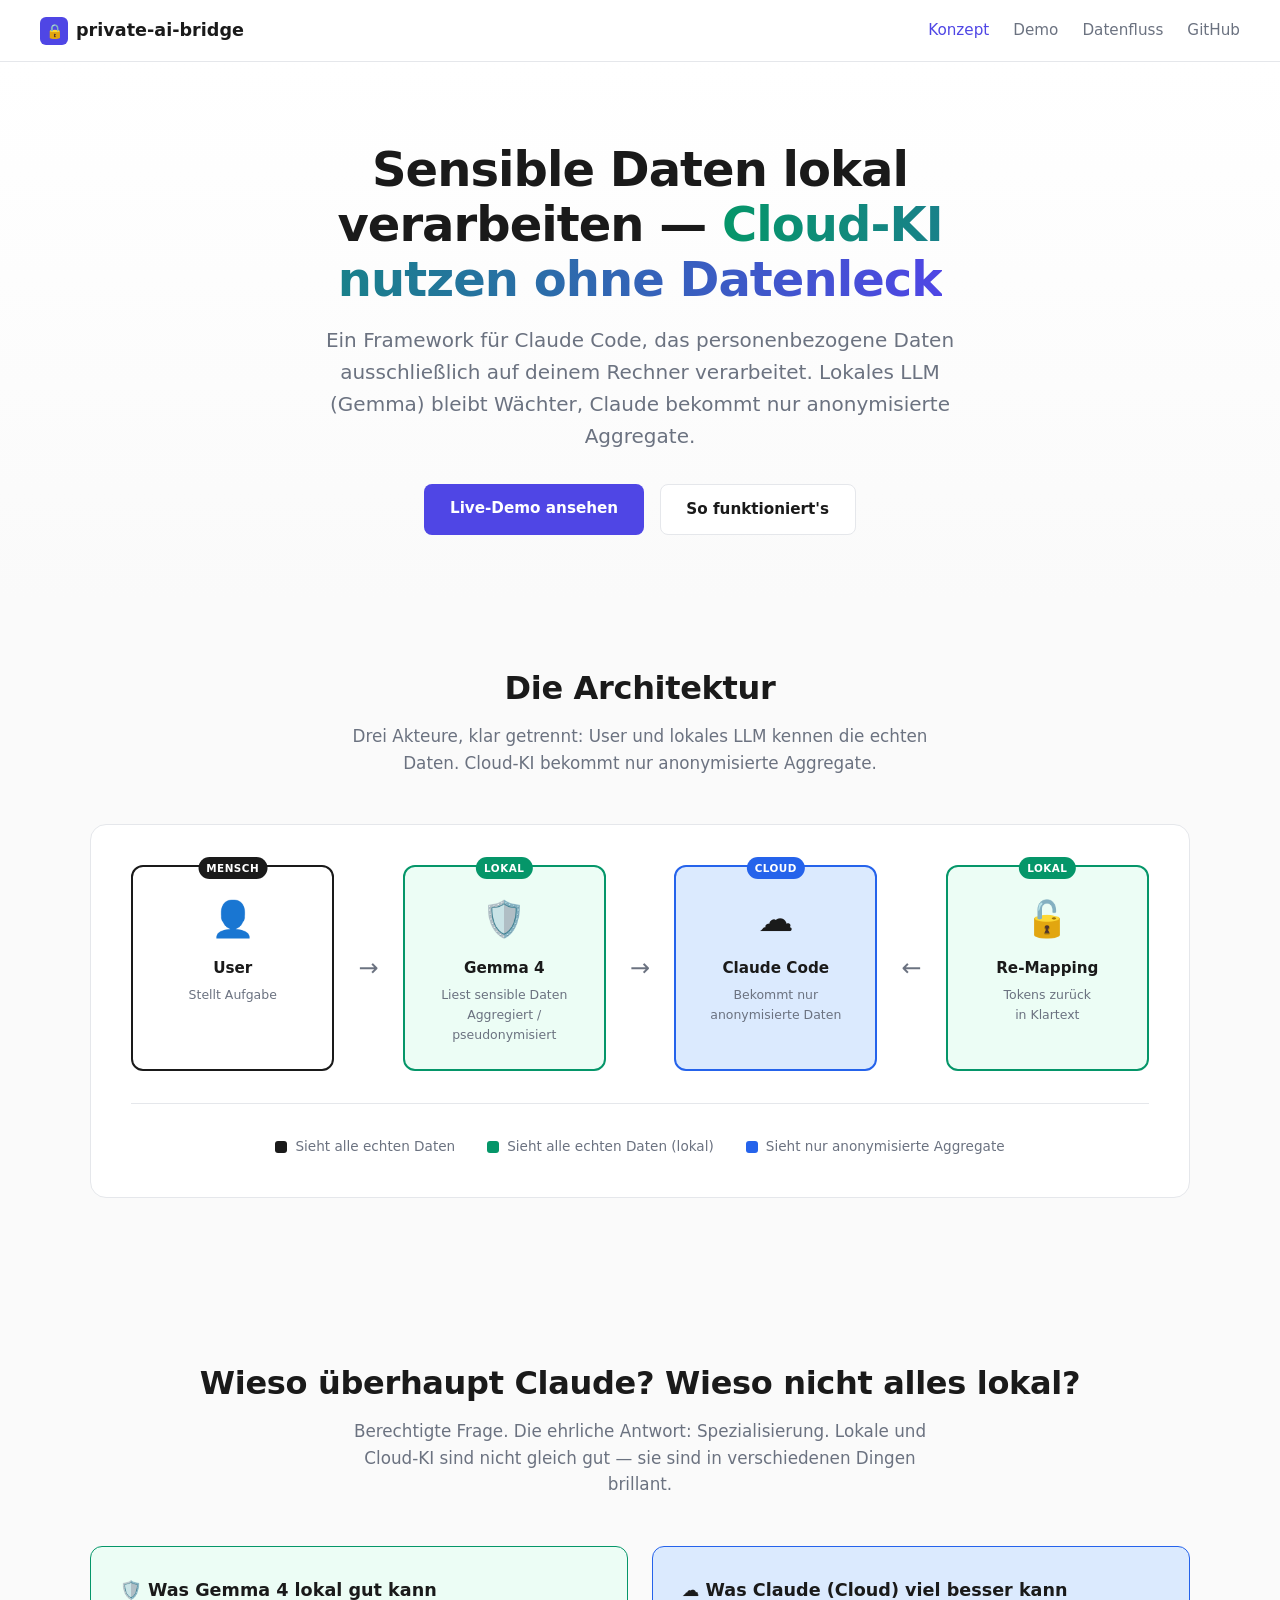
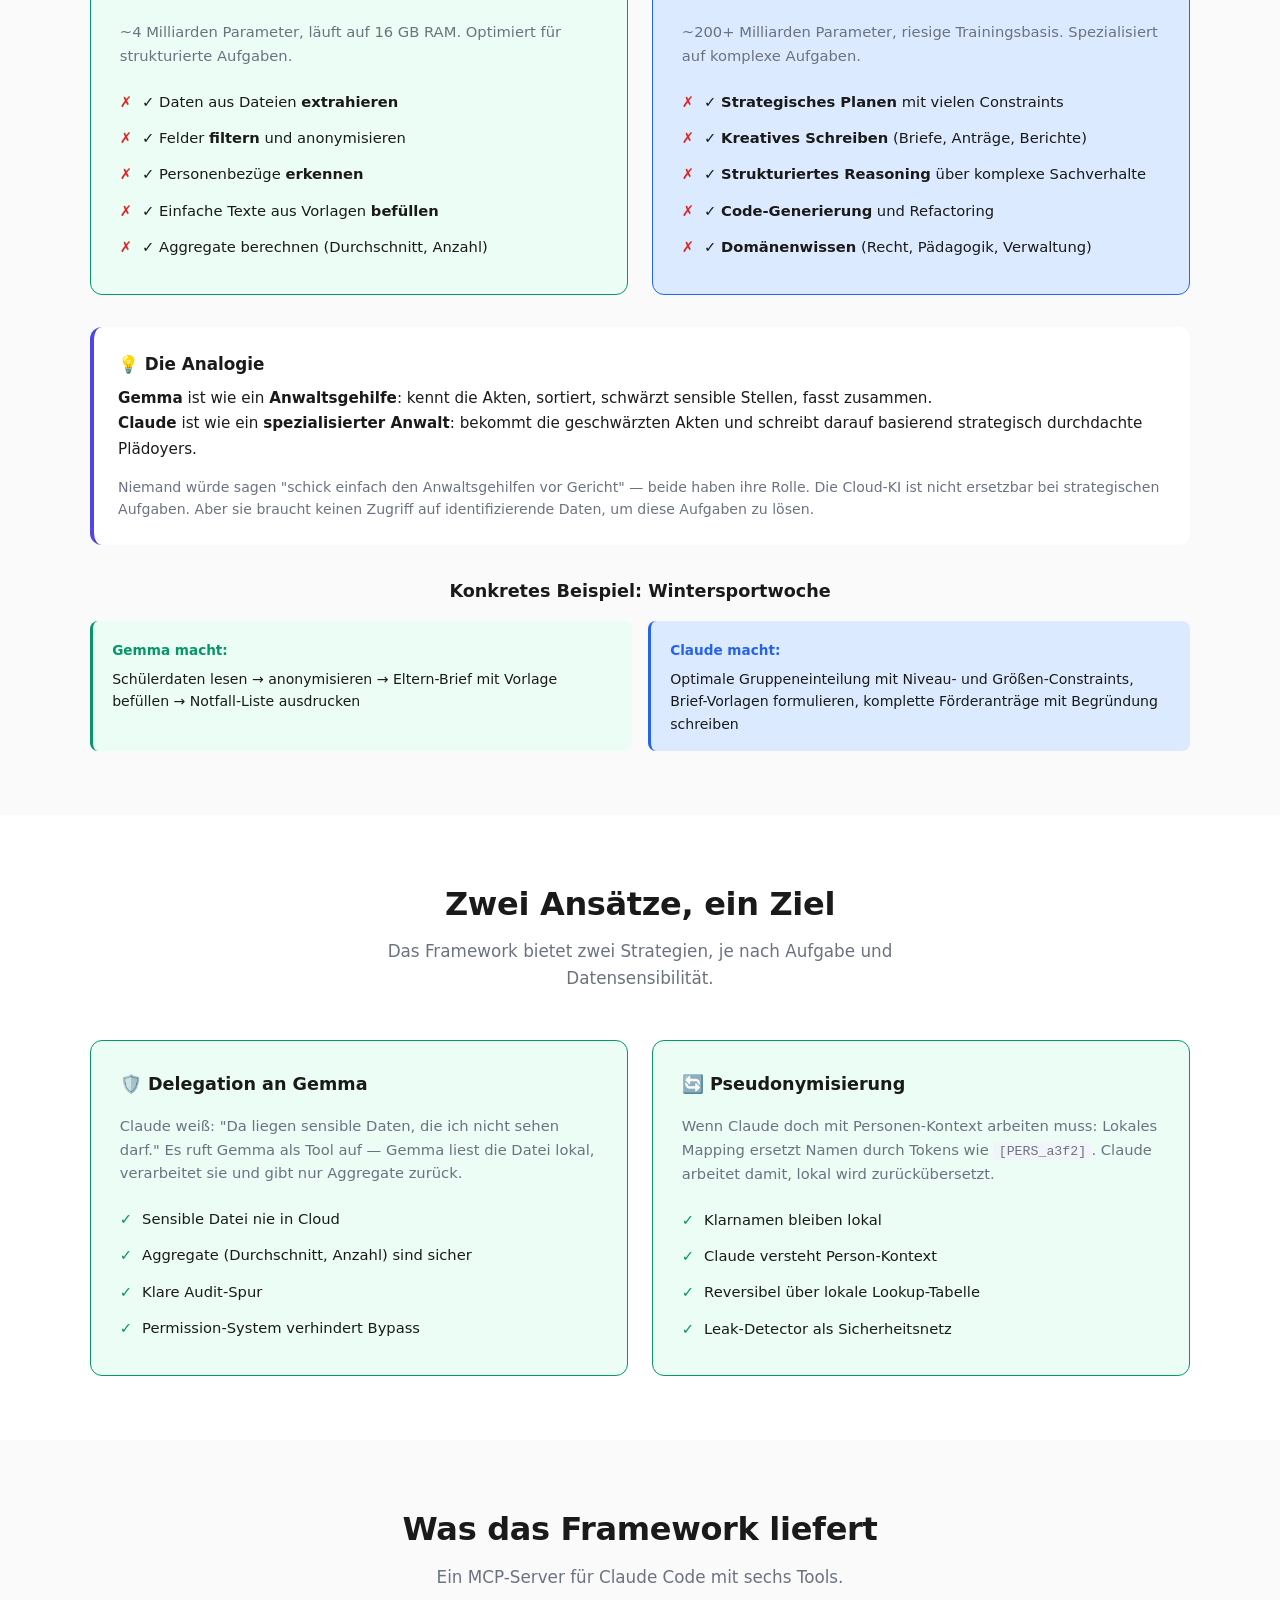
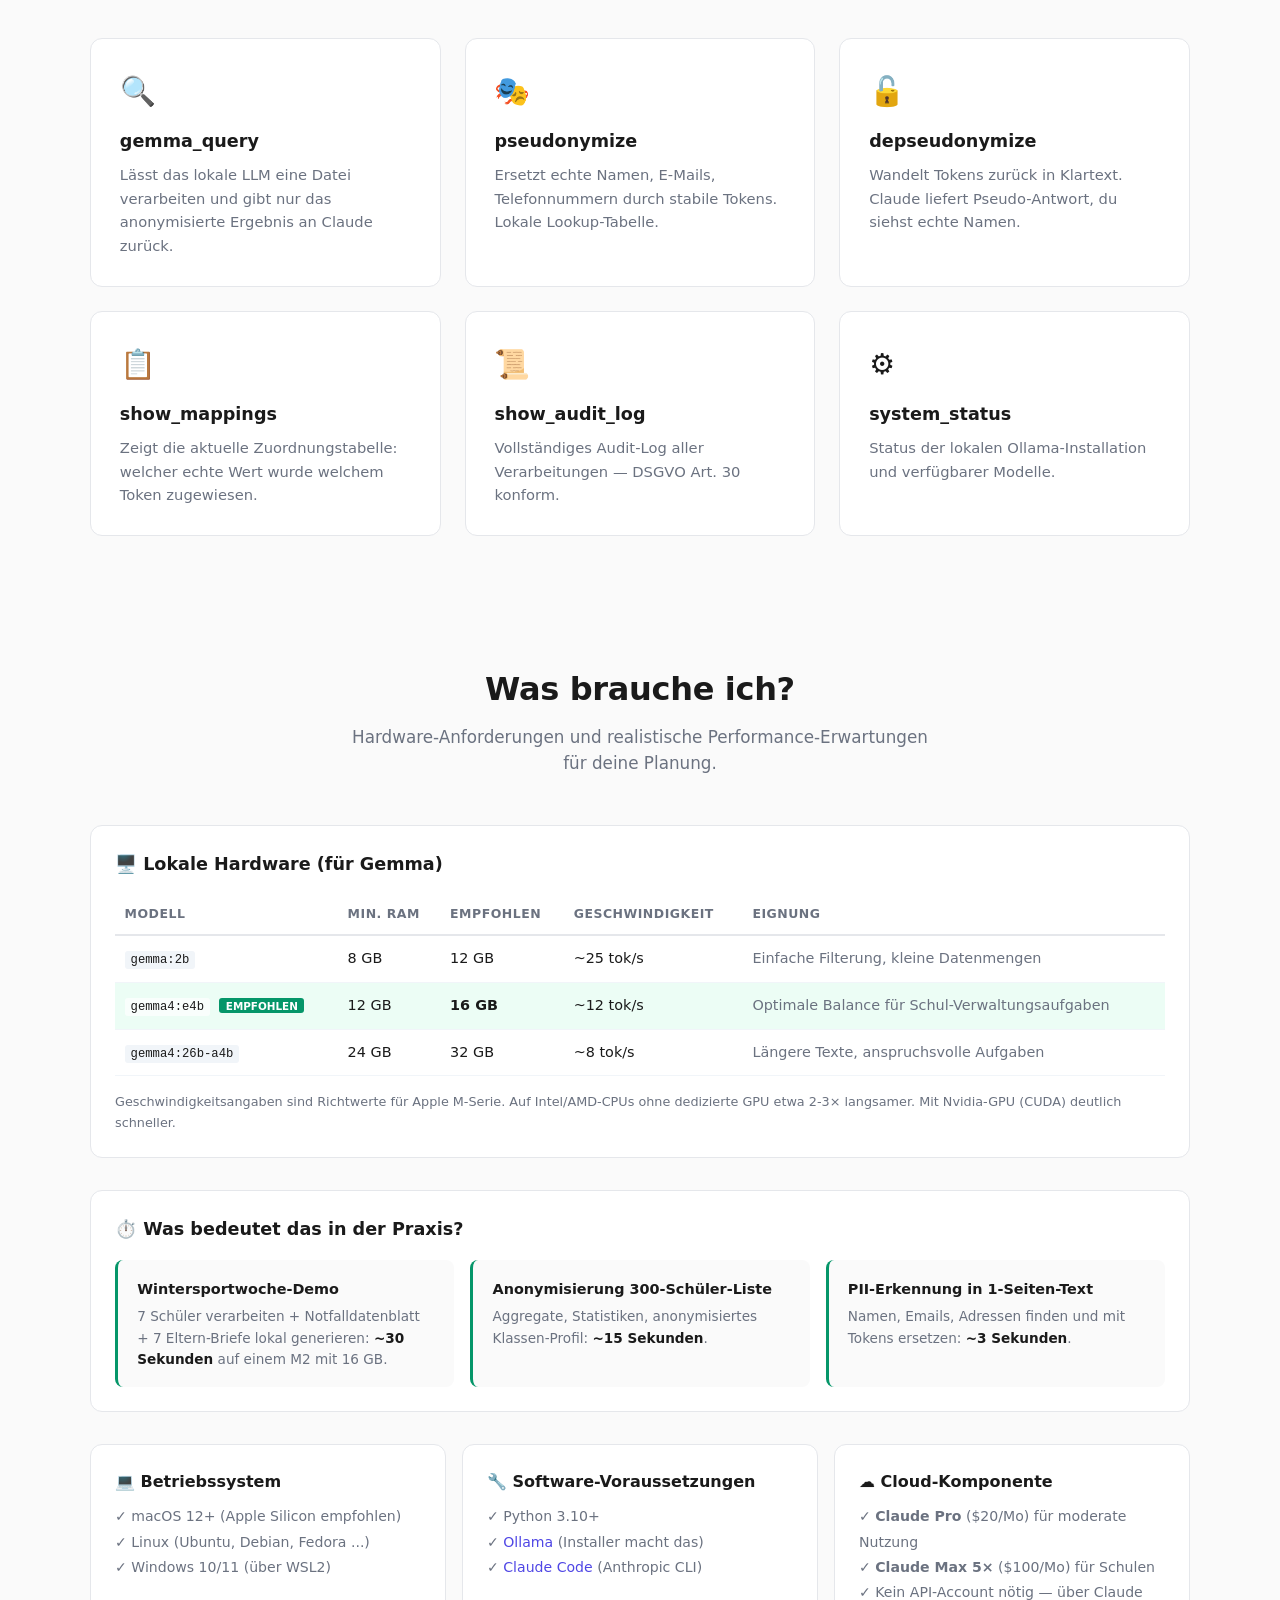
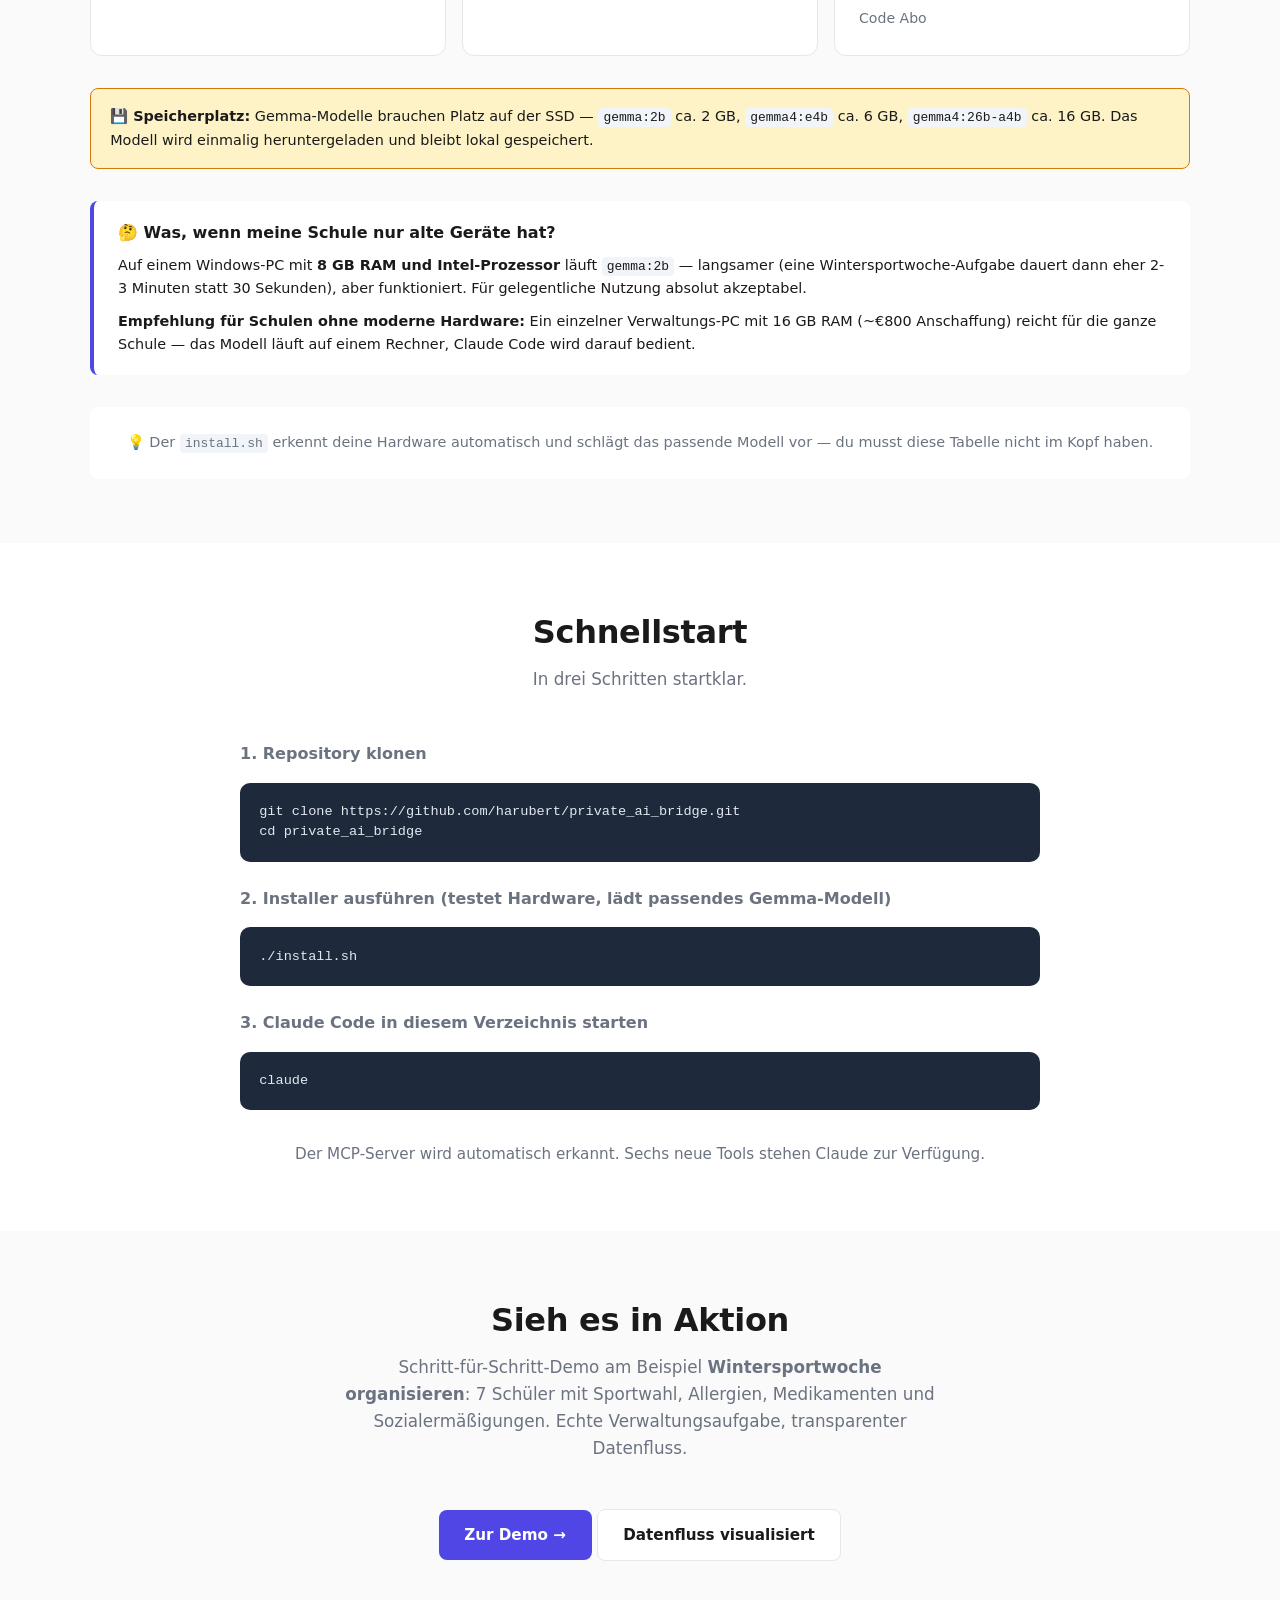
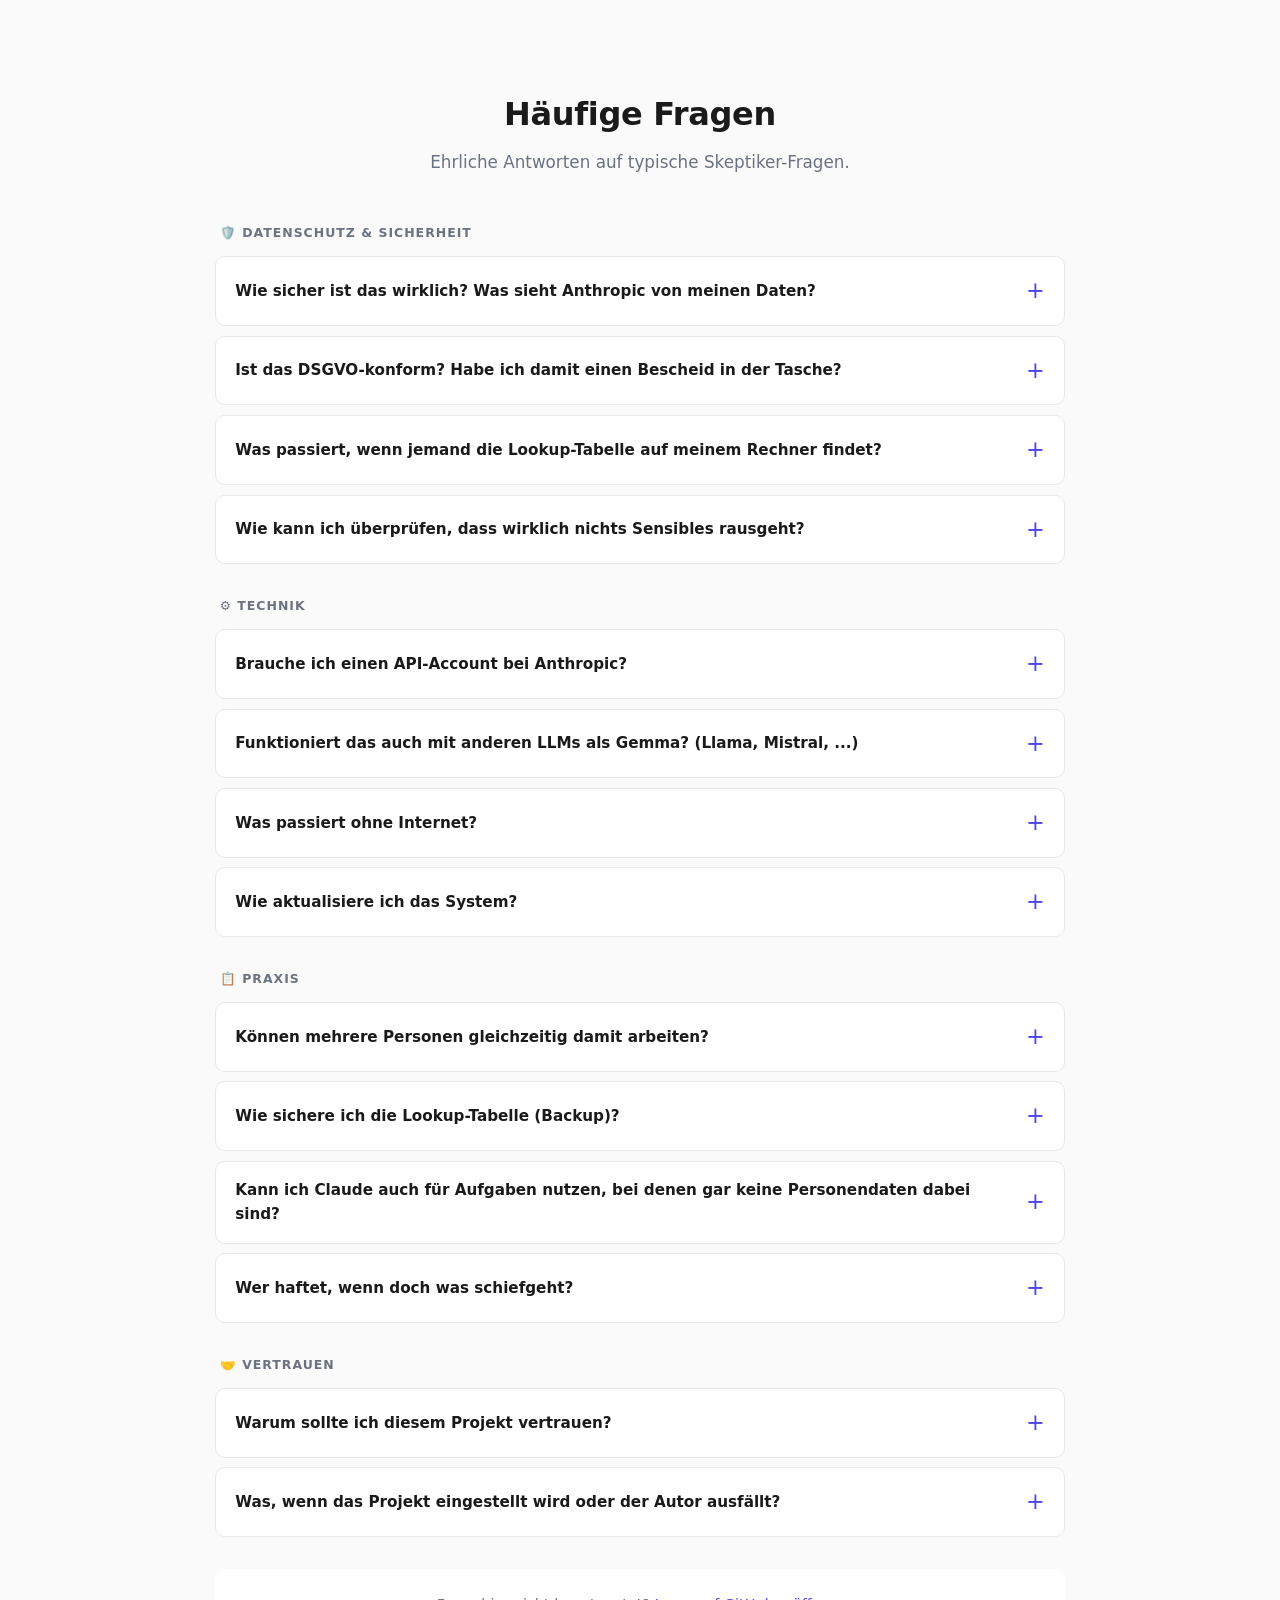
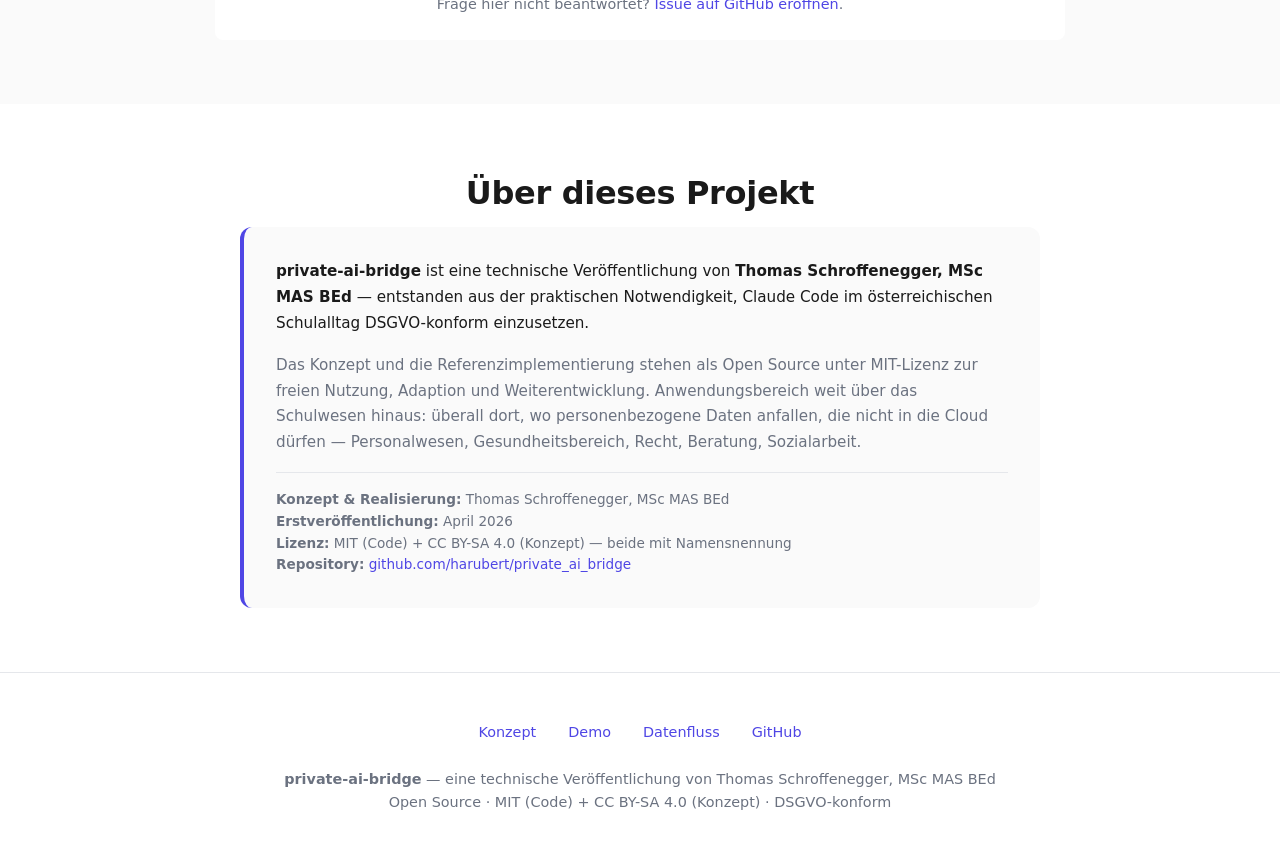
==== commit 0f34ed40: "Add FAQ section with 14 typical questions Four thematic groups, each with collapsible Q&A items: - 🛡" ====
--- a/publish/index.html
+++ b/publish/index.html
@@ -413,6 +413,299 @@
     </div>
 </section>
 
+<section id="faq">
+    <div class="container" style="max-width: 850px;">
+        <h2>Häufige Fragen</h2>
+        <p class="subtitle">
+            Ehrliche Antworten auf typische Skeptiker-Fragen.
+        </p>
+
+        <style>
+            .faq-group {
+                margin-bottom: 2rem;
+            }
+            .faq-group-title {
+                font-size: 0.78rem;
+                color: var(--text-muted);
+                text-transform: uppercase;
+                letter-spacing: 1px;
+                font-weight: 700;
+                margin: 1.5rem 0 0.8rem;
+                padding-left: 0.3rem;
+            }
+            details.faq-item {
+                background: var(--bg-elevated);
+                border: 1px solid var(--border);
+                border-radius: 10px;
+                margin-bottom: 0.6rem;
+                transition: all 0.15s;
+            }
+            details.faq-item[open] {
+                border-color: var(--primary);
+                box-shadow: 0 4px 12px rgba(79, 70, 229, 0.08);
+            }
+            details.faq-item summary {
+                padding: 1rem 1.2rem;
+                font-weight: 600;
+                font-size: 0.95rem;
+                cursor: pointer;
+                list-style: none;
+                display: flex;
+                justify-content: space-between;
+                align-items: center;
+                gap: 1rem;
+            }
+            details.faq-item summary::-webkit-details-marker { display: none; }
+            details.faq-item summary::after {
+                content: "+";
+                font-size: 1.4rem;
+                color: var(--primary);
+                font-weight: 400;
+                transition: transform 0.2s;
+                flex-shrink: 0;
+            }
+            details.faq-item[open] summary::after {
+                content: "−";
+            }
+            details.faq-item .faq-answer {
+                padding: 0 1.2rem 1.2rem;
+                font-size: 0.92rem;
+                line-height: 1.65;
+                color: var(--text);
+            }
+            details.faq-item .faq-answer p {
+                margin-bottom: 0.7rem;
+            }
+            details.faq-item .faq-answer p:last-child {
+                margin-bottom: 0;
+            }
+            details.faq-item .faq-answer strong {
+                color: var(--text);
+            }
+        </style>
+
+        <!-- DATENSCHUTZ -->
+        <div class="faq-group">
+            <div class="faq-group-title">🛡️ Datenschutz &amp; Sicherheit</div>
+
+            <details class="faq-item">
+                <summary>Wie sicher ist das wirklich? Was sieht Anthropic von meinen Daten?</summary>
+                <div class="faq-answer">
+                    <p>
+                        Anthropic sieht <strong>nur das, was die Cloud-API als Input bekommt</strong>. Wenn du das Framework nutzt, ist das per Definition die anonymisierte Version — also Geschlecht, Aggregate, Tokens wie <code>[PERS_a3f2]</code>. Niemals Klarnamen, Adressen, Allergien oder Telefonnummern.
+                    </p>
+                    <p>
+                        <strong>Wichtig:</strong> Anthropic nutzt API-Inhalte standardmäßig nicht zum Training (laut Privacy Policy). Trotzdem ist die Faustregel: gehe davon aus, dass alles, was die Cloud erreicht, theoretisch protokolliert werden könnte. Genau deshalb gibt's dieses Framework — damit nichts Sensibles erst gar nicht in die Cloud kommt.
+                    </p>
+                </div>
+            </details>
+
+            <details class="faq-item">
+                <summary>Ist das DSGVO-konform? Habe ich damit einen Bescheid in der Tasche?</summary>
+                <div class="faq-answer">
+                    <p>
+                        Das Framework ist <strong>DSGVO-konform konstruiert</strong> ("Privacy by Design", DSGVO Art. 25). Es unterstützt zentrale Anforderungen:
+                    </p>
+                    <p>
+                        <strong>Art. 5</strong> Datenminimierung · <strong>Art. 25</strong> Datenschutz durch Technikgestaltung · <strong>Art. 30</strong> Verarbeitungsverzeichnis (Audit-Log) · <strong>Art. 32</strong> Sicherheit der Verarbeitung · <strong>Art. 17</strong> Recht auf Löschung
+                    </p>
+                    <p>
+                        <strong>Aber:</strong> "DSGVO-konformes Tool" ≠ "Bescheid". Du brauchst trotzdem eigene Datenschutz-Folgenabschätzung, Verarbeitungsverzeichnis, ggf. Einwilligungen. Das Framework macht den technischen Teil — die organisatorischen Pflichten bleiben bei dir bzw. dem Datenschutzbeauftragten.
+                    </p>
+                </div>
+            </details>
+
+            <details class="faq-item">
+                <summary>Was passiert, wenn jemand die Lookup-Tabelle auf meinem Rechner findet?</summary>
+                <div class="faq-answer">
+                    <p>
+                        Die Lookup-Tabelle (Zuordnung Token → Klarname) liegt unter <code>~/.private-ai-bridge/lookup.json</code>. Bei physischem Zugriff auf deinen entsperrten Rechner kann sie gelesen werden — wie jede andere Datei.
+                    </p>
+                    <p>
+                        <strong>Schutzmaßnahmen:</strong> Festplattenverschlüsselung (FileVault auf Mac, BitLocker auf Windows, LUKS auf Linux) ist sowieso Pflicht für Geräte mit personenbezogenen Daten. Damit ist die Lookup-Tabelle bei verlorenen/gestohlenen Geräten sicher.
+                    </p>
+                    <p>
+                        Optional: <code>clear_mappings()</code> löscht alle Zuordnungen, wenn sie nicht mehr gebraucht werden (Recht auf Löschung, DSGVO Art. 17).
+                    </p>
+                </div>
+            </details>
+
+            <details class="faq-item">
+                <summary>Wie kann ich überprüfen, dass wirklich nichts Sensibles rausgeht?</summary>
+                <div class="faq-answer">
+                    <p>
+                        Drei Mechanismen:
+                    </p>
+                    <p>
+                        <strong>1. Audit-Log</strong> — jede Tool-Verwendung wird in <code>~/.private-ai-bridge/audit.log</code> protokolliert (Zeitstempel, Tool, Datenkategorien). Lesbar mit <code>show_audit_log</code>.
+                    </p>
+                    <p>
+                        <strong>2. Leak-Detector</strong> — Gemmas Output wird vor Übergabe an Claude gegen die Lookup-Tabelle geprüft. Findet er einen bekannten Klarnamen, blockiert er die Übertragung.
+                    </p>
+                    <p>
+                        <strong>3. Open Source</strong> — der gesamte Code ist auf GitHub einsehbar. Du kannst (oder dein IT-Audit) den Datenfluss exakt nachvollziehen.
+                    </p>
+                </div>
+            </details>
+        </div>
+
+        <!-- TECHNIK -->
+        <div class="faq-group">
+            <div class="faq-group-title">⚙️ Technik</div>
+
+            <details class="faq-item">
+                <summary>Brauche ich einen API-Account bei Anthropic?</summary>
+                <div class="faq-answer">
+                    <p>
+                        Nein. Das Framework läuft mit <strong>Claude Code</strong> — und das ist im Claude-Pro-Abo ($20/Mo) bzw. Claude-Max-Abo enthalten. Kein separater API-Account, keine API-Credits, keine unvorhersehbaren Rechnungen.
+                    </p>
+                    <p>
+                        Für Schulen besonders relevant: <strong>kalkulierbare Fixkosten</strong>. Ein Max-5×-Abo ($100/Mo) reicht für intensive Nutzung durch eine Verwaltungsstelle.
+                    </p>
+                </div>
+            </details>
+
+            <details class="faq-item">
+                <summary>Funktioniert das auch mit anderen LLMs als Gemma? (Llama, Mistral, ...)</summary>
+                <div class="faq-answer">
+                    <p>
+                        Ja — solange das Modell über <a href="https://ollama.com">Ollama</a> verfügbar ist. Setze einfach eine Umgebungsvariable:
+                    </p>
+                    <p>
+                        <code>export PRIVATE_AI_BRIDGE_MODEL="llama3.2:3b"</code>
+                    </p>
+                    <p>
+                        Empfohlene Alternativen: <code>llama3.2:3b</code>, <code>mistral:7b</code>, <code>qwen2.5:7b</code>, <code>phi3:mini</code>. Gemma 4 ist die aktuelle Empfehlung wegen guter Balance aus Qualität, Geschwindigkeit und RAM-Bedarf.
+                    </p>
+                </div>
+            </details>
+
+            <details class="faq-item">
+                <summary>Was passiert ohne Internet?</summary>
+                <div class="faq-answer">
+                    <p>
+                        Die <strong>lokale Komponente (Gemma) funktioniert komplett offline</strong> — du kannst sensible Daten lokal verarbeiten, anonymisieren, Notfall-Datenblätter generieren etc.
+                    </p>
+                    <p>
+                        Die <strong>Cloud-Komponente (Claude)</strong> braucht naturgemäß Internet. Bei Internetausfall steht dir die volle lokale Funktionalität zur Verfügung — nur die kreativ-strategischen Aufgaben sind dann nicht möglich.
+                    </p>
+                </div>
+            </details>
+
+            <details class="faq-item">
+                <summary>Wie aktualisiere ich das System?</summary>
+                <div class="faq-answer">
+                    <p>
+                        Für Code-Updates: <code>cd private_ai_bridge && git pull</code>. Für neue Modellversionen: <code>ollama pull gemma4:e4b</code>.
+                    </p>
+                    <p>
+                        Beides ändert nichts an deiner lokalen Lookup-Tabelle oder deinen Daten — die liegen separat in <code>~/.private-ai-bridge/</code>.
+                    </p>
+                </div>
+            </details>
+        </div>
+
+        <!-- PRAXIS -->
+        <div class="faq-group">
+            <div class="faq-group-title">📋 Praxis</div>
+
+            <details class="faq-item">
+                <summary>Können mehrere Personen gleichzeitig damit arbeiten?</summary>
+                <div class="faq-answer">
+                    <p>
+                        In der aktuellen Version: <strong>nein</strong>. Das Framework ist für Single-User-Nutzung gedacht — typisch ein Verwaltungs-PC mit dem Direktor / Sekretariat als Nutzer.
+                    </p>
+                    <p>
+                        Für Multi-User-Setups (mehrere Lehrkräfte gleichzeitig) wäre eine zentrale Server-Installation nötig — das ist im aktuellen Framework nicht vorgesehen, aber technisch möglich. Pull Requests willkommen.
+                    </p>
+                </div>
+            </details>
+
+            <details class="faq-item">
+                <summary>Wie sichere ich die Lookup-Tabelle (Backup)?</summary>
+                <div class="faq-answer">
+                    <p>
+                        Die Lookup-Tabelle ist eine einfache JSON-Datei unter <code>~/.private-ai-bridge/lookup.json</code>. Standard-Backup-Mechanismen funktionieren:
+                    </p>
+                    <p>
+                        <strong>macOS:</strong> Time Machine sichert sie automatisch mit. <strong>Linux:</strong> rsync, Borg, restic. <strong>Windows:</strong> File History.
+                    </p>
+                    <p>
+                        Wichtig: das Backup-Medium ebenfalls verschlüsseln — die Lookup-Tabelle enthält Klarnamen!
+                    </p>
+                </div>
+            </details>
+
+            <details class="faq-item">
+                <summary>Kann ich Claude auch für Aufgaben nutzen, bei denen gar keine Personendaten dabei sind?</summary>
+                <div class="faq-answer">
+                    <p>
+                        Selbstverständlich — Claude Code funktioniert ja unabhängig vom Framework genauso wie immer. Ohne sensible Daten ruft es einfach das gemma_query-Tool nicht auf, sondern arbeitet direkt.
+                    </p>
+                    <p>
+                        Beispiele: Förderanträge ohne Personenbezug, allgemeine Recherche, Code für die Schulwebsite, Konzepte erarbeiten, Berichte aus Statistiken etc.
+                    </p>
+                </div>
+            </details>
+
+            <details class="faq-item">
+                <summary>Wer haftet, wenn doch was schiefgeht?</summary>
+                <div class="faq-answer">
+                    <p>
+                        Das Framework ist Open Source unter MIT-Lizenz und wird "wie besehen" zur Verfügung gestellt — <strong>ohne Gewährleistung</strong>. Das ist Standard bei Open Source und auch bei kommerzieller Software (siehe AGB).
+                    </p>
+                    <p>
+                        In der Praxis bedeutet das: Verantwortlich für DSGVO-konformen Einsatz ist die Schule bzw. der Schulträger. Das Framework ist ein Werkzeug, das den technischen Teil sehr stark erleichtert — aber organisatorisch musst du den Einsatz korrekt aufsetzen (Verarbeitungsverzeichnis, ggf. DSFA, Schulung des Personals).
+                    </p>
+                    <p>
+                        Empfehlung: vor produktivem Einsatz mit dem zuständigen Datenschutzbeauftragten abstimmen.
+                    </p>
+                </div>
+            </details>
+        </div>
+
+        <!-- VERTRAUEN -->
+        <div class="faq-group">
+            <div class="faq-group-title">🤝 Vertrauen</div>
+
+            <details class="faq-item">
+                <summary>Warum sollte ich diesem Projekt vertrauen?</summary>
+                <div class="faq-answer">
+                    <p>
+                        Drei Argumente:
+                    </p>
+                    <p>
+                        <strong>1. Open Source</strong> — der gesamte Code ist auf <a href="https://github.com/harubert/private_ai_bridge">GitHub</a> einsehbar. Keine Black Box. Du (oder ein IT-Audit) könnt Zeile für Zeile prüfen, was passiert.
+                    </p>
+                    <p>
+                        <strong>2. Lokale Verifikation</strong> — du musst nicht uns glauben. Schau ins Audit-Log, beobachte den Netzwerkverkehr (Wireshark zeigt was zur Cloud geht), prüfe was Claude im Chat-Verlauf gesehen hat.
+                    </p>
+                    <p>
+                        <strong>3. Konkreter Autor</strong> — Thomas Schroffenegger, MSc MAS BEd, ist als Verantwortlicher namentlich genannt. Kein anonymes Projekt.
+                    </p>
+                </div>
+            </details>
+
+            <details class="faq-item">
+                <summary>Was, wenn das Projekt eingestellt wird oder der Autor ausfällt?</summary>
+                <div class="faq-answer">
+                    <p>
+                        Open Source bedeutet: <strong>der Code gehört der Community</strong>. Solange jemand das Repository forkt, lebt es weiter. Du selbst kannst jederzeit einen Fork machen.
+                    </p>
+                    <p>
+                        Auch ohne weitere Updates funktioniert die aktuelle Version weiter — Gemma, Ollama, Claude Code sind etablierte Komponenten, die unabhängig gepflegt werden.
+                    </p>
+                </div>
+            </details>
+        </div>
+
+        <!-- Bottom-Hinweis -->
+        <div style="text-align: center; padding: 1.5rem; background: var(--bg-elevated); border-radius: 8px; margin-top: 2rem; font-size: 0.9rem; color: var(--text-muted);">
+            Frage hier nicht beantwortet? <a href="https://github.com/harubert/private_ai_bridge/issues">Issue auf GitHub eröffnen</a>.
+        </div>
+    </div>
+</section>
+
 <section style="background: var(--bg-elevated);">
     <div class="container" style="max-width: 800px;">
         <h2>Über dieses Projekt</h2>
